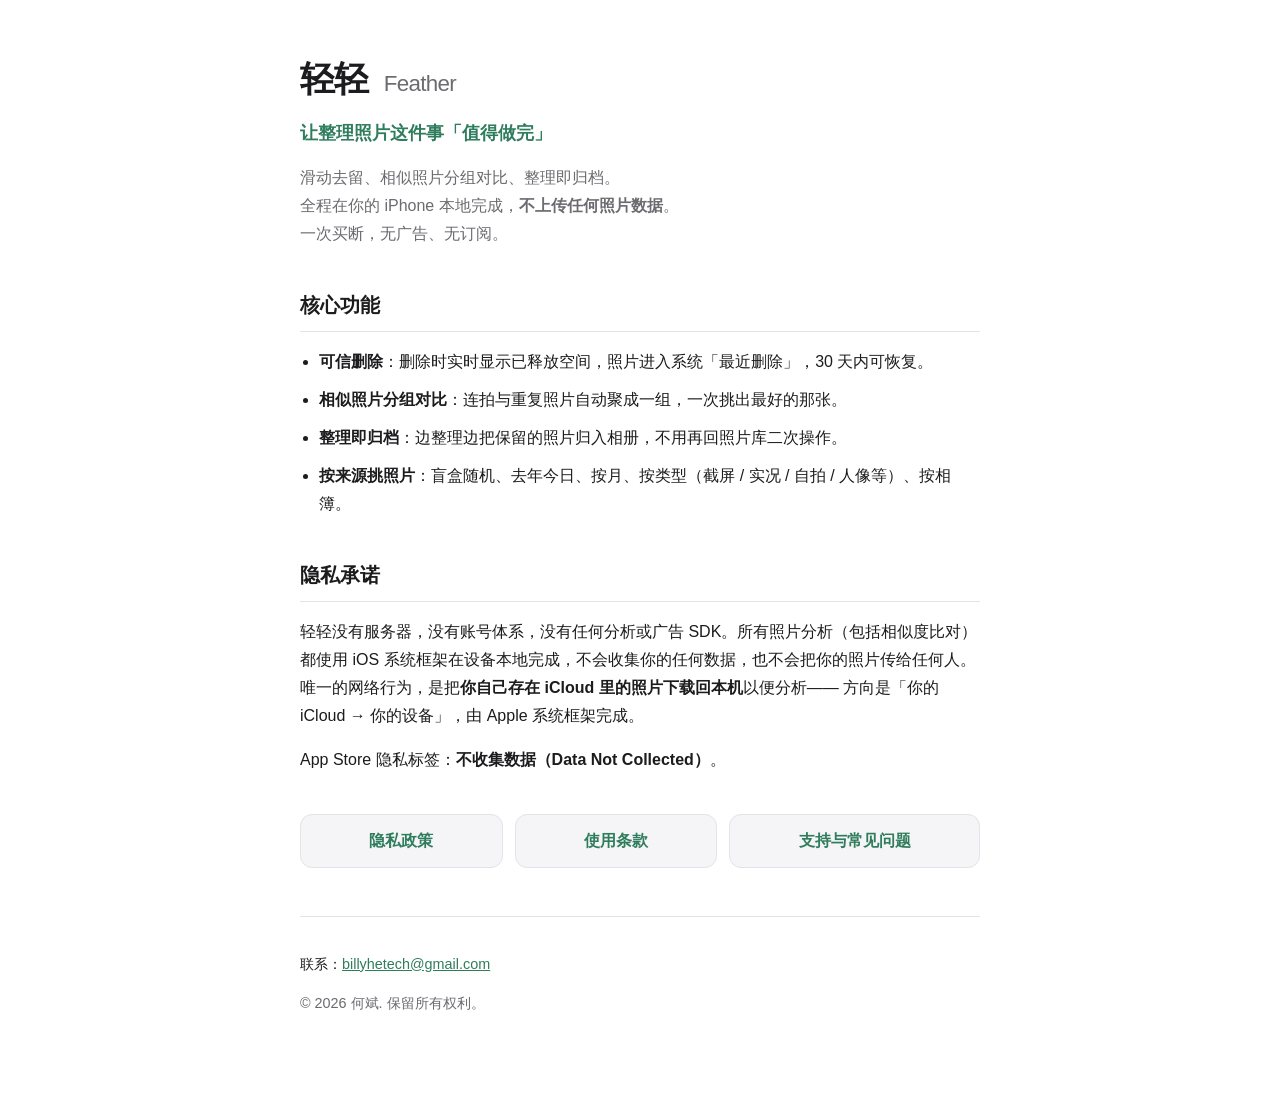
==== feather/index.html @ 0f20a98e "同步 轻轻/Feather 站点（源仓库 bdbd366）" ====
<!doctype html>
<html lang="zh-CN">
<head>
<meta charset="utf-8">
<meta name="viewport" content="width=device-width, initial-scale=1">
<title>轻轻 Feather — iOS 照片清理与智能整理</title>
<meta name="description" content="轻轻（Feather）是一款全程本地处理的 iOS 照片清理工具：滑动去留、相似照片分组对比、整理即归档。不上传任何照片，一次买断无订阅。">
<link rel="stylesheet" href="style.css">
</head>
<body>
<main class="wrap">
  <header class="hero">
    <h1>轻轻 <span class="en">Feather</span></h1>
    <p class="tagline">让整理照片这件事「值得做完」</p>
    <p class="lede">
      滑动去留、相似照片分组对比、整理即归档。<br>
      全程在你的 iPhone 本地完成，<strong>不上传任何照片数据</strong>。<br>
      一次买断，无广告、无订阅。
    </p>
  </header>

  <section>
    <h2>核心功能</h2>
    <ul class="features">
      <li><strong>可信删除</strong>：删除时实时显示已释放空间，照片进入系统「最近删除」，30 天内可恢复。</li>
      <li><strong>相似照片分组对比</strong>：连拍与重复照片自动聚成一组，一次挑出最好的那张。</li>
      <li><strong>整理即归档</strong>：边整理边把保留的照片归入相册，不用再回照片库二次操作。</li>
      <li><strong>按来源挑照片</strong>：盲盒随机、去年今日、按月、按类型（截屏 / 实况 / 自拍 / 人像等）、按相簿。</li>
    </ul>
  </section>

  <section>
    <h2>隐私承诺</h2>
    <p>
      轻轻没有服务器，没有账号体系，没有任何分析或广告 SDK。所有照片分析（包括相似度比对）
      都使用 iOS 系统框架在设备本地完成，不会收集你的任何数据，也不会把你的照片传给任何人。
      唯一的网络行为，是把<strong>你自己存在 iCloud 里的照片下载回本机</strong>以便分析——
      方向是「你的 iCloud → 你的设备」，由 Apple 系统框架完成。
    </p>
    <p>App Store 隐私标签：<strong>不收集数据（Data Not Collected）</strong>。</p>
  </section>

  <nav class="links">
    <a href="privacy.html">隐私政策</a>
    <a href="terms.html">使用条款</a>
    <a href="support.html">支持与常见问题</a>
  </nav>

  <footer>
    <p>联系：<a href="mailto:billyhetech@gmail.com">billyhetech@gmail.com</a></p>
    <p class="muted">© <span id="year">2026</span> 何斌. 保留所有权利。</p>
  </footer>
</main>
<script>document.getElementById('year').textContent = new Date().getFullYear();</script>
</body>
</html>
---- feather/style.css ----
/* 轻轻 Feather — 站点样式。单文件、无外部依赖，国内访问无阻塞。 */

:root {
  --bg: #ffffff;
  --fg: #1c1c1e;
  --muted: #6b6b70;
  --accent: #2f7d5d;
  --card: #f5f5f7;
  --border: #e3e3e8;
}

@media (prefers-color-scheme: dark) {
  :root {
    --bg: #111113;
    --fg: #f2f2f5;
    --muted: #9a9aa2;
    --accent: #5fbf95;
    --card: #1c1c20;
    --border: #2c2c32;
  }
}

* { box-sizing: border-box; }

body {
  margin: 0;
  padding: 0;
  background: var(--bg);
  color: var(--fg);
  font: 16px/1.75 -apple-system, BlinkMacSystemFont, "PingFang SC", "Hiragino Sans GB",
        "Microsoft YaHei", "Helvetica Neue", Arial, sans-serif;
  -webkit-text-size-adjust: 100%;
}

.wrap {
  max-width: 720px;
  margin: 0 auto;
  padding: 48px 20px 72px;
}

.hero { margin-bottom: 40px; }

h1 {
  font-size: 2.2rem;
  margin: 0 0 8px;
  letter-spacing: -0.02em;
}

h1 .en {
  color: var(--muted);
  font-weight: 400;
  font-size: 1.4rem;
  margin-left: 6px;
}

.tagline {
  color: var(--accent);
  font-size: 1.1rem;
  font-weight: 600;
  margin: 0 0 16px;
}

.lede { color: var(--muted); margin: 0; }

h2 {
  font-size: 1.25rem;
  margin: 40px 0 12px;
  padding-bottom: 8px;
  border-bottom: 1px solid var(--border);
}

h3 { font-size: 1.05rem; margin: 28px 0 8px; }

p, li { overflow-wrap: break-word; }

a { color: var(--accent); }

.features { padding-left: 1.2em; }
.features li { margin-bottom: 10px; }

section { margin-bottom: 8px; }

.links {
  display: flex;
  flex-wrap: wrap;
  gap: 12px;
  margin: 40px 0 32px;
}

.links a {
  flex: 1 1 auto;
  text-align: center;
  padding: 12px 16px;
  background: var(--card);
  border: 1px solid var(--border);
  border-radius: 12px;
  text-decoration: none;
  font-weight: 600;
}

.back {
  display: inline-block;
  margin-bottom: 24px;
  text-decoration: none;
  color: var(--muted);
  font-size: 0.9rem;
}

.meta {
  color: var(--muted);
  font-size: 0.9rem;
  padding: 12px 16px;
  background: var(--card);
  border-radius: 10px;
  margin-bottom: 28px;
}

.callout {
  padding: 16px;
  background: var(--card);
  border-left: 3px solid var(--accent);
  border-radius: 8px;
  margin: 20px 0;
}

details {
  border: 1px solid var(--border);
  border-radius: 10px;
  padding: 12px 16px;
  margin-bottom: 10px;
}

details > summary {
  cursor: pointer;
  font-weight: 600;
}

details[open] > summary { margin-bottom: 8px; }

table {
  width: 100%;
  border-collapse: collapse;
  margin: 16px 0;
  font-size: 0.95rem;
}

th, td {
  border: 1px solid var(--border);
  padding: 8px 10px;
  text-align: left;
}

th { background: var(--card); }

.table-scroll { overflow-x: auto; }

footer {
  margin-top: 48px;
  padding-top: 20px;
  border-top: 1px solid var(--border);
  font-size: 0.9rem;
}

.muted { color: var(--muted); }
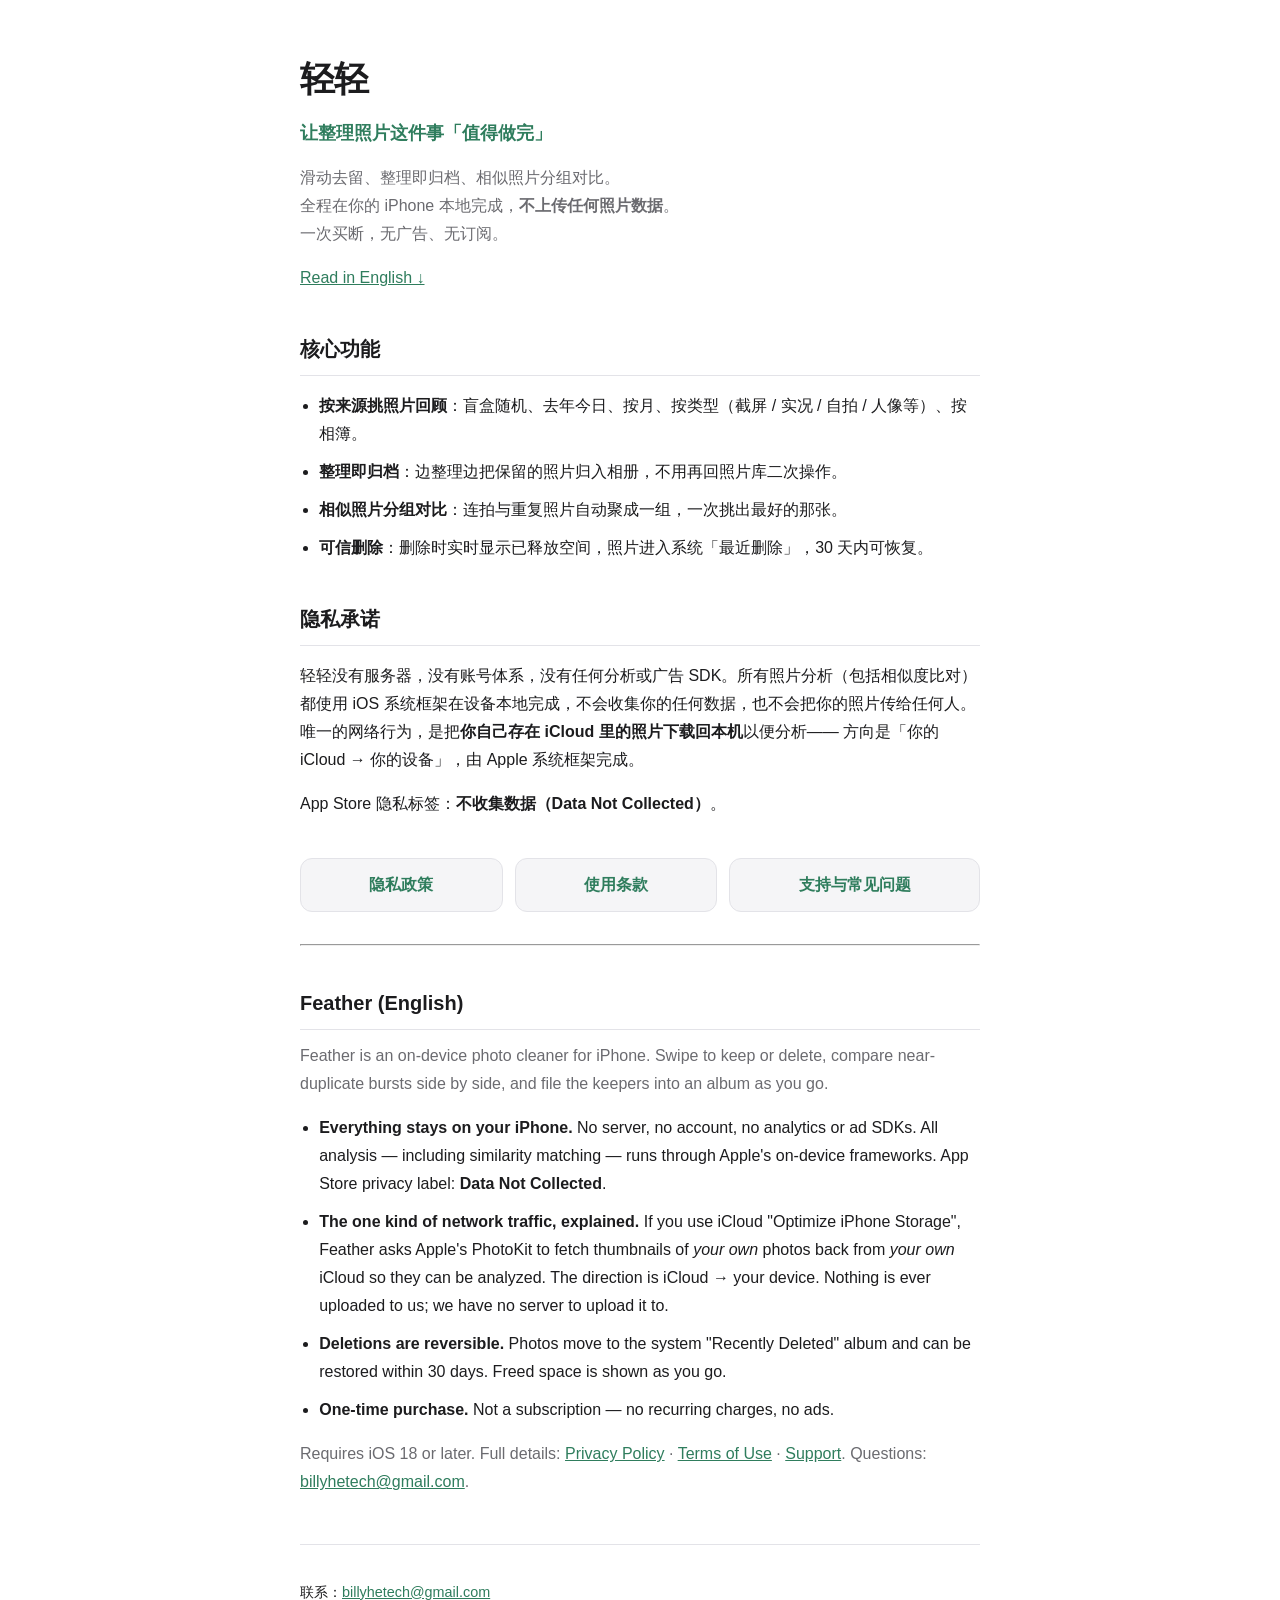
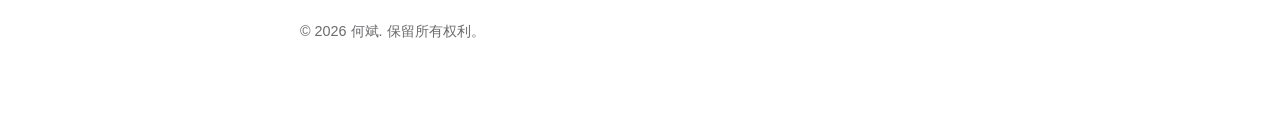
==== commit 6854070f: "同步 轻轻/Feather 站点（源仓库 de0e114）" ====
--- a/feather/index.html
+++ b/feather/index.html
@@ -3,29 +3,35 @@
 <head>
 <meta charset="utf-8">
 <meta name="viewport" content="width=device-width, initial-scale=1">
-<title>轻轻 Feather — iOS 照片清理与智能整理</title>
-<meta name="description" content="轻轻（Feather）是一款全程本地处理的 iOS 照片清理工具：滑动去留、相似照片分组对比、整理即归档。不上传任何照片，一次买断无订阅。">
+<title>轻轻 — iOS 照片清理与智能整理</title>
+<meta name="description" content="轻轻是一款全程本地处理的 iOS 照片清理工具：滑动去留、相似照片分组对比、整理即归档。不上传任何照片，一次买断无订阅。">
 <link rel="stylesheet" href="style.css">
 </head>
 <body>
 <main class="wrap">
   <header class="hero">
-    <h1>轻轻 <span class="en">Feather</span></h1>
+    <h1>轻轻</h1>
     <p class="tagline">让整理照片这件事「值得做完」</p>
     <p class="lede">
-      滑动去留、相似照片分组对比、整理即归档。<br>
+      滑动去留、整理即归档、相似照片分组对比。<br>
       全程在你的 iPhone 本地完成，<strong>不上传任何照片数据</strong>。<br>
       一次买断，无广告、无订阅。
     </p>
+    <!--
+      英文入口放在这里而不是把英文段落搬到顶部：这一页是 lang="zh-CN"，
+      主要读者是中文用户与中国区审核员，把英文顶在最上面等于让多数人先划过一屏。
+      其余三页的英文段落也都在页尾、锚点同样是 #en，保持一致。
+    -->
+    <p class="muted"><a href="#en">Read in English ↓</a></p>
   </header>
 
   <section>
     <h2>核心功能</h2>
     <ul class="features">
+      <li><strong>按来源挑照片回顾</strong>：盲盒随机、去年今日、按月、按类型（截屏 / 实况 / 自拍 / 人像等）、按相簿。</li>
+      <li><strong>整理即归档</strong>：边整理边把保留的照片归入相册，不用再回照片库二次操作。</li>
+      <li><strong>相似照片分组对比</strong>：连拍与重复照片自动聚成一组，一次挑出最好的那张。</li>
       <li><strong>可信删除</strong>：删除时实时显示已释放空间，照片进入系统「最近删除」，30 天内可恢复。</li>
-      <li><strong>相似照片分组对比</strong>：连拍与重复照片自动聚成一组，一次挑出最好的那张。</li>
-      <li><strong>整理即归档</strong>：边整理边把保留的照片归入相册，不用再回照片库二次操作。</li>
-      <li><strong>按来源挑照片</strong>：盲盒随机、去年今日、按月、按类型（截屏 / 实况 / 自拍 / 人像等）、按相簿。</li>
     </ul>
   </section>
 
@@ -46,9 +52,47 @@
     <a href="support.html">支持与常见问题</a>
   </nav>
 
+  <hr>
+
+  <!--
+    🔴 这一段里只出现「Feather」，绝不出现「轻轻」——与上方中文段落只出现「轻轻」
+    是同一条规则的两面（见 CLAUDE.md「App 名是双语的」）。
+    内容与中文段落**对齐但不逐句翻译**：英文读者要的是「这是什么、我的照片安不安全、
+    要不要订阅」三件事，其余留给三个法务页各自的英文段落。
+  -->
+  <section>
+    <h2 id="en">Feather (English)</h2>
+    <p class="lede">
+      Feather is an on-device photo cleaner for iPhone. Swipe to keep or delete,
+      compare near-duplicate bursts side by side, and file the keepers into an album as you go.
+    </p>
+    <ul class="features">
+      <li><strong>Everything stays on your iPhone.</strong> No server, no account, no analytics
+          or ad SDKs. All analysis — including similarity matching — runs through Apple's
+          on-device frameworks. App Store privacy label: <strong>Data Not Collected</strong>.</li>
+      <li><strong>The one kind of network traffic, explained.</strong> If you use iCloud
+          "Optimize iPhone Storage", Feather asks Apple's PhotoKit to fetch thumbnails of
+          <em>your own</em> photos back from <em>your own</em> iCloud so they can be analyzed.
+          The direction is iCloud → your device. Nothing is ever uploaded to us; we have no
+          server to upload it to.</li>
+      <li><strong>Deletions are reversible.</strong> Photos move to the system
+          "Recently Deleted" album and can be restored within 30 days. Freed space is shown
+          as you go.</li>
+      <li><strong>One-time purchase.</strong> Not a subscription — no recurring charges, no ads.</li>
+    </ul>
+    <p class="muted">
+      Requires iOS 18 or later. Full details:
+      <a href="privacy.html#en">Privacy Policy</a> ·
+      <a href="terms.html#en">Terms of Use</a> ·
+      <a href="support.html#en">Support</a>.
+      Questions: <a href="mailto:billyhetech@gmail.com">billyhetech@gmail.com</a>.
+    </p>
+  </section>
+
   <footer>
     <p>联系：<a href="mailto:billyhetech@gmail.com">billyhetech@gmail.com</a></p>
     <p class="muted">© <span id="year">2026</span> 何斌. 保留所有权利。</p>
+  <!-- ICP：境内部署时由 scripts/deploy-site-cn.sh 注入备案号，勿删勿改 -->
   </footer>
 </main>
 <script>document.getElementById('year').textContent = new Date().getFullYear();</script>
--- a/feather/style.css
+++ b/feather/style.css
@@ -44,13 +44,6 @@
   font-size: 2.2rem;
   margin: 0 0 8px;
   letter-spacing: -0.02em;
-}
-
-h1 .en {
-  color: var(--muted);
-  font-weight: 400;
-  font-size: 1.4rem;
-  margin-left: 6px;
 }
 
 .tagline {
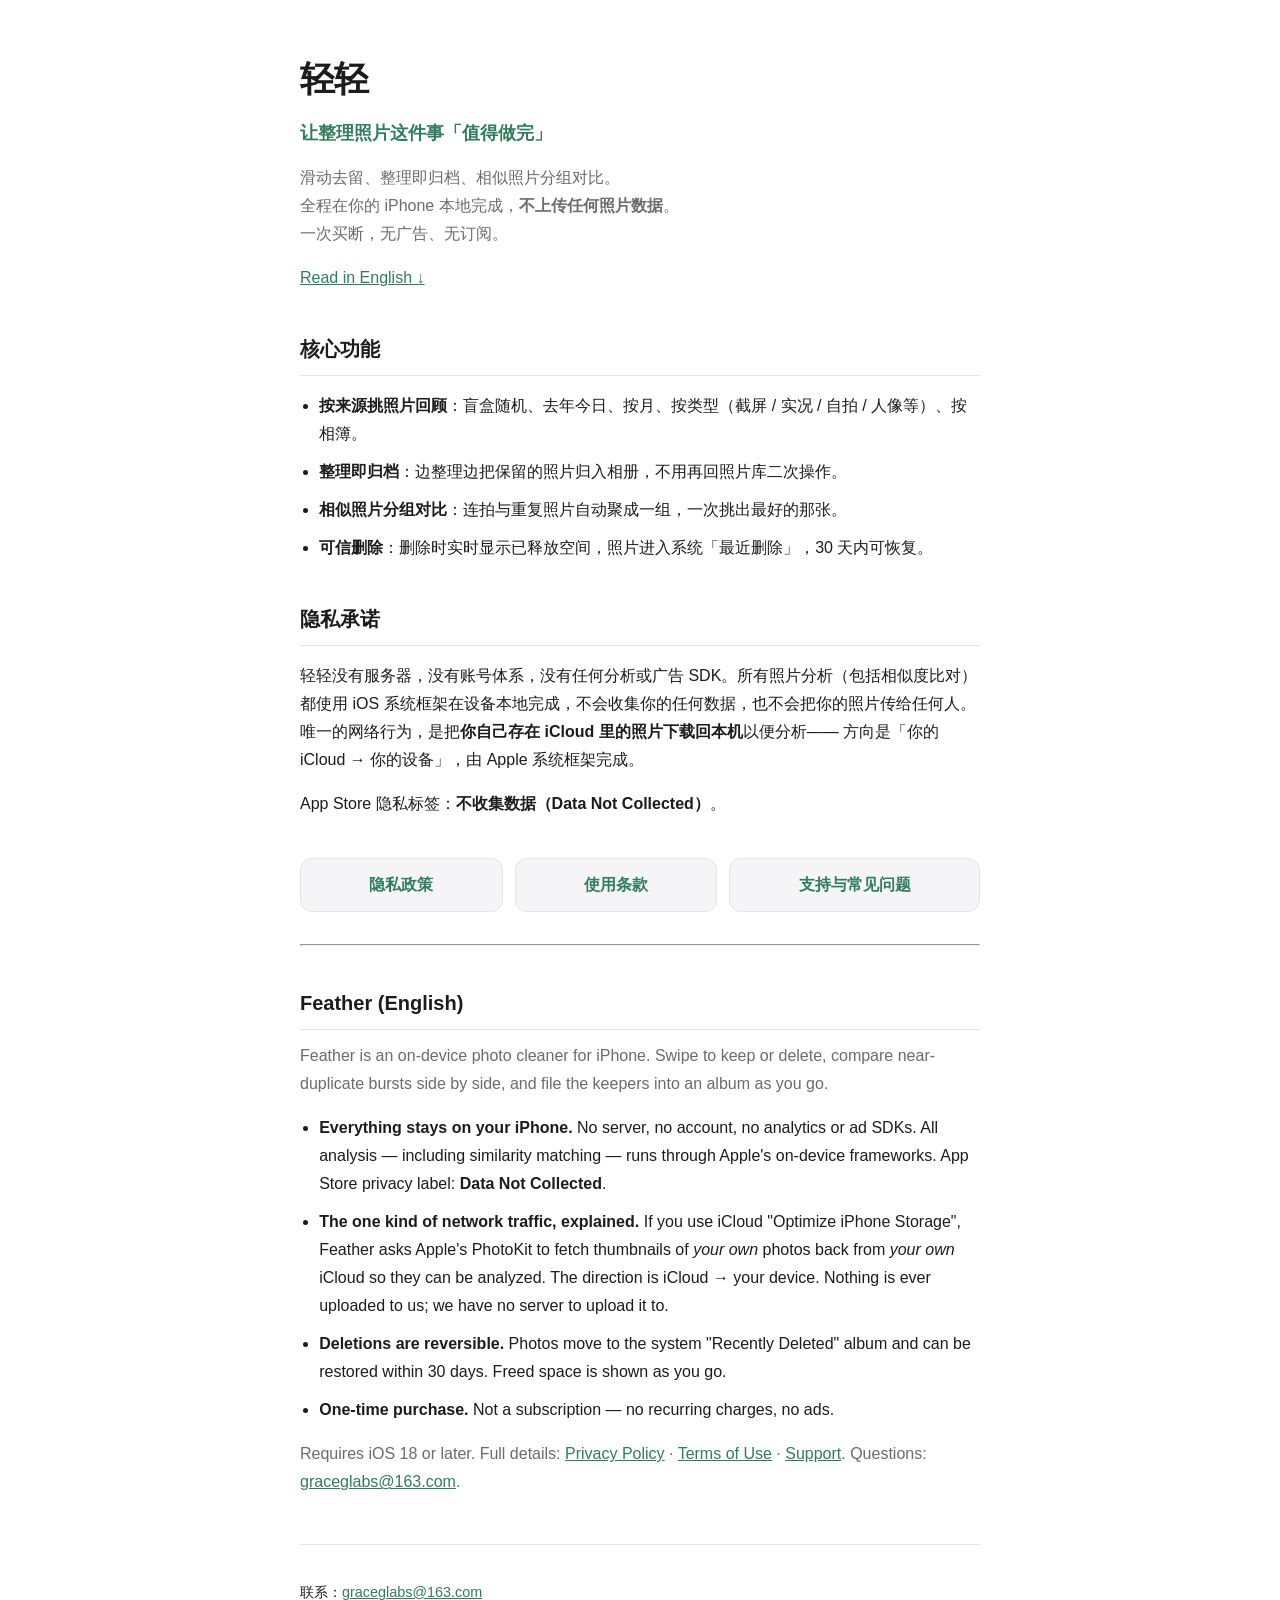
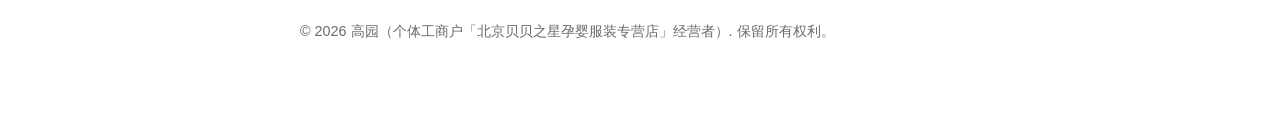
==== commit 0ee3215c: "同步 轻轻/Feather 站点（源仓库 f70358f）" ====
--- a/feather/index.html
+++ b/feather/index.html
@@ -85,13 +85,13 @@
       <a href="privacy.html#en">Privacy Policy</a> ·
       <a href="terms.html#en">Terms of Use</a> ·
       <a href="support.html#en">Support</a>.
-      Questions: <a href="mailto:billyhetech@gmail.com">billyhetech@gmail.com</a>.
+      Questions: <a href="mailto:graceglabs@163.com">graceglabs@163.com</a>.
     </p>
   </section>
 
   <footer>
-    <p>联系：<a href="mailto:billyhetech@gmail.com">billyhetech@gmail.com</a></p>
-    <p class="muted">© <span id="year">2026</span> 何斌. 保留所有权利。</p>
+    <p>联系：<a href="mailto:graceglabs@163.com">graceglabs@163.com</a></p>
+    <p class="muted">© <span id="year">2026</span> 高园（个体工商户「北京贝贝之星孕婴服装专营店」经营者）. 保留所有权利。</p>
   <!-- ICP：境内部署时由 scripts/deploy-site-cn.sh 注入备案号，勿删勿改 -->
   </footer>
 </main>
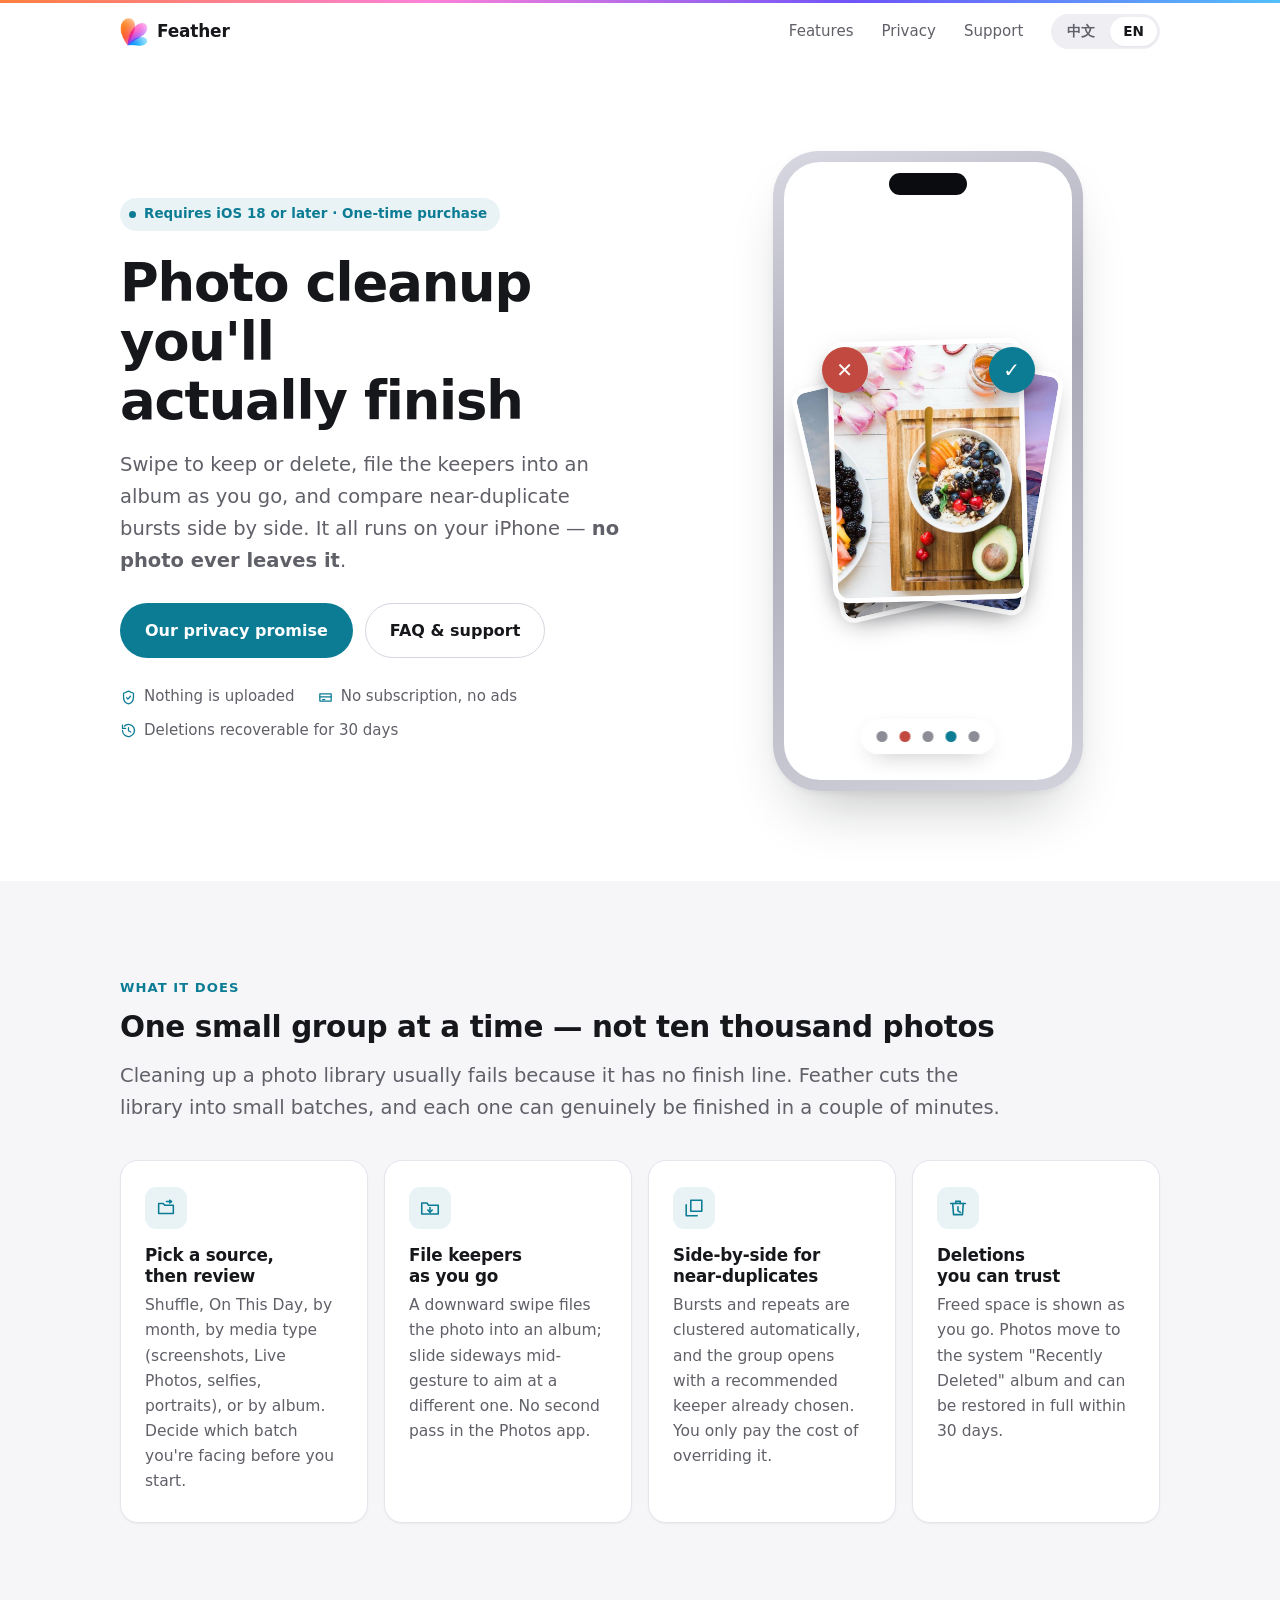
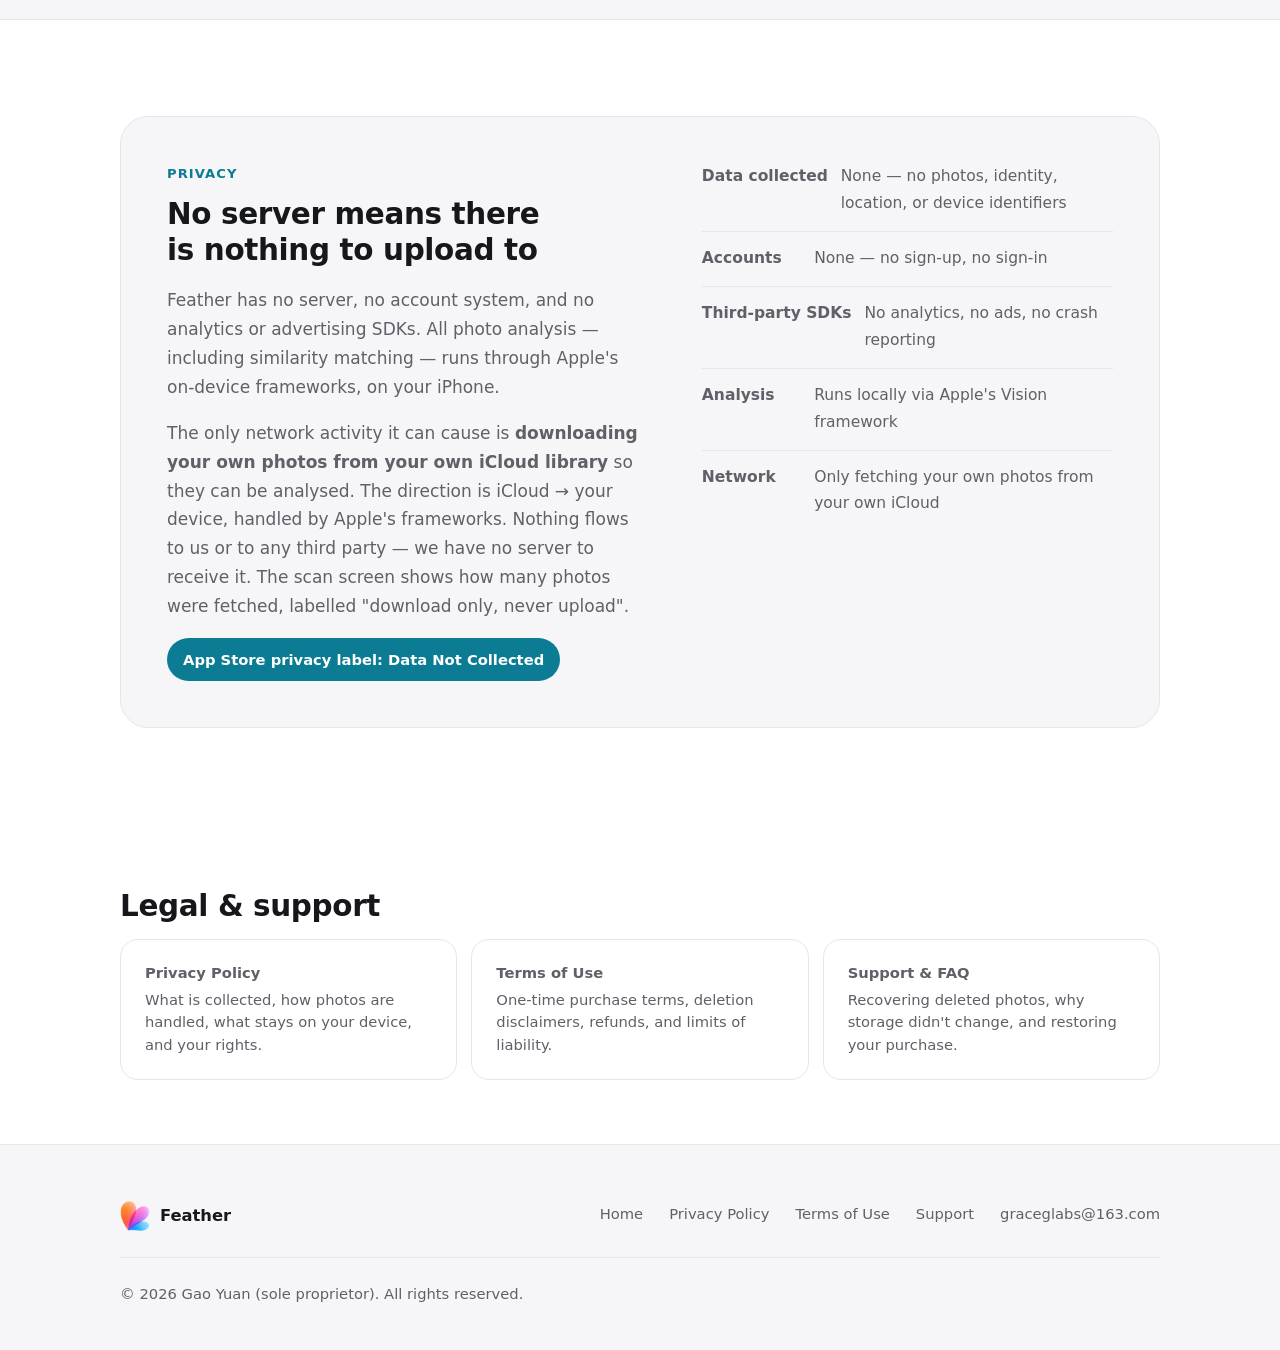
==== commit de7f1569: "轻轻 / Feather 站点 GitHub Pages 静态站点。feather/ 由发布流程整目录覆盖同步生成，勿手改。" ====
--- a/feather/index.html
+++ b/feather/index.html
@@ -1,100 +1,334 @@
 <!doctype html>
-<html lang="zh-CN">
+<html lang="zh-CN"
+      data-title-zh="轻轻 — iOS 照片清理与智能整理"
+      data-title-en="Feather — On-device photo cleanup for iPhone"
+      data-desc-zh="轻轻是一款全程本地处理的 iOS 照片清理工具：滑动去留、相似照片分组对比、整理即归档。不上传任何照片，一次买断无订阅。"
+      data-desc-en="Feather is an on-device photo cleaner for iPhone: swipe to keep or delete, compare near-duplicate bursts, and file keepers into albums. Nothing is uploaded. One-time purchase.">
 <head>
 <meta charset="utf-8">
-<meta name="viewport" content="width=device-width, initial-scale=1">
+<meta name="viewport" content="width=device-width, initial-scale=1, viewport-fit=cover">
 <title>轻轻 — iOS 照片清理与智能整理</title>
 <meta name="description" content="轻轻是一款全程本地处理的 iOS 照片清理工具：滑动去留、相似照片分组对比、整理即归档。不上传任何照片，一次买断无订阅。">
+<meta name="theme-color" content="#ffffff" media="(prefers-color-scheme: light)">
+<meta name="theme-color" content="#0d0f16" media="(prefers-color-scheme: dark)">
+<link rel="icon" href="brandmark.png" type="image/png">
+<link rel="apple-touch-icon" href="brandmark.png">
 <link rel="stylesheet" href="style.css">
+<script>
+(function () {
+  var d = document.documentElement, K = 'feather-site-lang', l = null, m;
+  try { m = location.search.match(/[?&]lang=(zh|en)/); if (m) { l = m[1]; } } catch (e) {}
+  if (!l && location.hash === '#en') { l = 'en'; }
+  if (!l && location.hash === '#zh') { l = 'zh'; }
+  if (l) { try { localStorage.setItem(K, l); } catch (e) {} }
+  if (!l) { try { var s = localStorage.getItem(K); if (s === 'zh' || s === 'en') { l = s; } } catch (e) {} }
+  if (!l) {
+    var n = navigator.languages || [navigator.language || ''];
+    for (var i = 0; i < n.length; i++) { if (/^zh(-|_|$)/i.test(n[i] || '')) { l = 'zh'; break; } }
+  }
+  if (!l) {
+    try {
+      var t = Intl.DateTimeFormat().resolvedOptions().timeZone || '';
+      if (t === 'Asia/Shanghai' || t === 'Asia/Chongqing' || t === 'Asia/Harbin' || t === 'Asia/Urumqi' || t === 'PRC') { l = 'zh'; }
+    } catch (e) {}
+  }
+  d.setAttribute('data-lang', l || 'en');
+  d.lang = (l === 'zh') ? 'zh-CN' : 'en';
+  var T = d.getAttribute('data-title-' + (l || 'en'));
+  if (T) { document.title = T; }
+}());
+</script>
+<noscript><style>.langswitch { display: none; }</style></noscript>
 </head>
 <body>
-<main class="wrap">
-  <header class="hero">
-    <h1>轻轻</h1>
-    <p class="tagline">让整理照片这件事「值得做完」</p>
-    <p class="lede">
-      滑动去留、整理即归档、相似照片分组对比。<br>
-      全程在你的 iPhone 本地完成，<strong>不上传任何照片数据</strong>。<br>
-      一次买断，无广告、无订阅。
-    </p>
-    <!--
-      英文入口放在这里而不是把英文段落搬到顶部：这一页是 lang="zh-CN"，
-      主要读者是中文用户与中国区审核员，把英文顶在最上面等于让多数人先划过一屏。
-      其余三页的英文段落也都在页尾、锚点同样是 #en，保持一致。
-    -->
-    <p class="muted"><a href="#en">Read in English ↓</a></p>
-  </header>
-
-  <section>
-    <h2>核心功能</h2>
-    <ul class="features">
-      <li><strong>按来源挑照片回顾</strong>：盲盒随机、去年今日、按月、按类型（截屏 / 实况 / 自拍 / 人像等）、按相簿。</li>
-      <li><strong>整理即归档</strong>：边整理边把保留的照片归入相册，不用再回照片库二次操作。</li>
-      <li><strong>相似照片分组对比</strong>：连拍与重复照片自动聚成一组，一次挑出最好的那张。</li>
-      <li><strong>可信删除</strong>：删除时实时显示已释放空间，照片进入系统「最近删除」，30 天内可恢复。</li>
-    </ul>
+
+<a class="skip" href="#main"><span lang="zh">跳到主要内容</span><span lang="en">Skip to content</span></a>
+
+<header class="topbar">
+  <div class="container topbar__inner">
+    <a class="brand" href="index.html">
+      <img src="brandmark.png" alt="" aria-hidden="true" width="28" height="28">
+      <span lang="zh">轻轻</span><span lang="en">Feather</span>
+    </a>
+
+    <nav class="topnav" aria-label="Site">
+      <a href="#features"><span lang="zh">功能</span><span lang="en">Features</span></a>
+      <a href="#privacy"><span lang="zh">隐私</span><span lang="en">Privacy</span></a>
+      <a href="support.html"><span lang="zh">支持</span><span lang="en">Support</span></a>
+    </nav>
+
+    <div class="langswitch" role="group" aria-label="Language / 语言">
+      <button type="button" data-set-lang="zh" aria-pressed="true" lang="zh-CN">中文</button>
+      <button type="button" data-set-lang="en" aria-pressed="false" lang="en">EN</button>
+    </div>
+  </div>
+</header>
+
+<main id="main">
+
+  <section class="hero">
+    <div class="container hero__grid">
+      <div class="hero__copy">
+        <p class="eyebrow">
+          <span lang="zh">iOS 18 或更新版本 · 一次买断，无订阅</span>
+          <span lang="en">Requires iOS 18 or later · One-time purchase</span>
+        </p>
+
+        <h1>
+          <span lang="zh">让整理照片这件事<br>「值得做完」</span>
+          <span lang="en">Photo cleanup you'll<br>actually finish</span>
+        </h1>
+
+        <p class="lede">
+          <span lang="zh">滑动去留、整理即归档、相似照片分组对比。
+            全程在你的 iPhone 本地完成，<strong>不上传任何照片数据</strong>。</span>
+          <span lang="en">Swipe to keep or delete, file the keepers into an album as you go,
+            and compare near-duplicate bursts side by side.
+            It all runs on your iPhone — <strong>no photo ever leaves it</strong>.</span>
+        </p>
+
+        <div class="cta-row">
+          <a class="btn btn--primary" href="#privacy">
+            <span lang="zh">隐私承诺</span><span lang="en">Our privacy promise</span>
+          </a>
+          <a class="btn btn--ghost" href="support.html">
+            <span lang="zh">常见问题</span><span lang="en">FAQ &amp; support</span>
+          </a>
+        </div>
+
+        <ul class="trust">
+          <li>
+            <svg viewBox="0 0 24 24" fill="none" stroke="currentColor" stroke-width="1.8" stroke-linecap="round" stroke-linejoin="round" aria-hidden="true"><path d="M12 3 5 6v5.5c0 4.3 2.9 8.3 7 9.5 4.1-1.2 7-5.2 7-9.5V6l-7-3Z"/><path d="m9.2 12.2 2 2 3.6-4"/></svg>
+            <span lang="zh">不上传任何照片</span><span lang="en">Nothing is uploaded</span>
+          </li>
+          <li>
+            <svg viewBox="0 0 24 24" fill="none" stroke="currentColor" stroke-width="1.8" stroke-linecap="round" stroke-linejoin="round" aria-hidden="true"><path d="M4 7h16v10H4z"/><path d="M4 11h16"/><path d="M8 15h3"/></svg>
+            <span lang="zh">无订阅、无广告</span><span lang="en">No subscription, no ads</span>
+          </li>
+          <li>
+            <svg viewBox="0 0 24 24" fill="none" stroke="currentColor" stroke-width="1.8" stroke-linecap="round" stroke-linejoin="round" aria-hidden="true"><path d="M3.5 12a8.5 8.5 0 1 0 2.6-6.1"/><path d="M3.5 4.5V9H8"/><path d="M12 8v4.4l3 1.8"/></svg>
+            <span lang="zh">删除后 30 天内可恢复</span><span lang="en">Deletions recoverable for 30 days</span>
+          </li>
+        </ul>
+      </div>
+
+      <div class="hero__visual">
+        <div class="device" aria-hidden="true">
+          <div class="device__screen">
+            <div class="stack">
+              <span class="stack__card stack__card--3">
+                <img src="photo-3.jpg" alt="" width="600" height="800" decoding="async">
+              </span>
+              <span class="stack__card stack__card--2">
+                <img src="photo-2.jpg" alt="" width="600" height="800" decoding="async">
+              </span>
+              <span class="stack__card stack__card--1">
+                <img src="photo-1.jpg" alt="" width="600" height="800" decoding="async">
+              </span>
+            </div>
+            <span class="verdict verdict--del">✕</span>
+            <span class="verdict verdict--keep">✓</span>
+            <div class="island"><i></i><i></i><i></i><i></i><i></i></div>
+          </div>
+        </div>
+      </div>
+    </div>
   </section>
 
-  <section>
-    <h2>隐私承诺</h2>
-    <p>
-      轻轻没有服务器，没有账号体系，没有任何分析或广告 SDK。所有照片分析（包括相似度比对）
-      都使用 iOS 系统框架在设备本地完成，不会收集你的任何数据，也不会把你的照片传给任何人。
-      唯一的网络行为，是把<strong>你自己存在 iCloud 里的照片下载回本机</strong>以便分析——
-      方向是「你的 iCloud → 你的设备」，由 Apple 系统框架完成。
-    </p>
-    <p>App Store 隐私标签：<strong>不收集数据（Data Not Collected）</strong>。</p>
+  <section class="band band--tint" id="features">
+    <div class="container">
+      <span class="section-kicker" lang="zh">核心功能</span>
+      <span class="section-kicker" lang="en">What it does</span>
+
+      <h2>
+        <span lang="zh">每次只面对一小组照片，不是一万张</span>
+        <span lang="en">One small group at a time — not ten thousand photos</span>
+      </h2>
+
+      <p class="lede">
+        <span lang="zh">整理照片之所以做不完，是因为它没有终点。
+          轻轻把整个相册切成一小组一小组，每一组都能在几分钟内真正结束。</span>
+        <span lang="en">Cleaning up a photo library usually fails because it has no finish line.
+          Feather cuts the library into small batches, and each one can genuinely be finished
+          in a couple of minutes.</span>
+      </p>
+
+      <div class="cards">
+        <article class="card">
+          <div class="card__icon">
+            <svg viewBox="0 0 24 24" fill="none" stroke="currentColor" stroke-width="1.7" stroke-linecap="round" stroke-linejoin="round" aria-hidden="true"><path d="M4 7h5l1.6 2H20v9H4z"/><path d="M16 3.5 18 5l-2 1.5"/><path d="M12.5 5H18"/></svg>
+          </div>
+          <h3><span lang="zh">按来源挑照片回顾</span><span lang="en">Pick a source, then review</span></h3>
+          <p>
+            <span lang="zh">盲盒随机、去年今日、按月、按媒体类型（截屏 / 实况 / 自拍 / 人像等）、按相簿。
+              先决定「看哪一批」，再开始滑。</span>
+            <span lang="en">Shuffle, On This Day, by month, by media type (screenshots, Live Photos,
+              selfies, portraits), or by album. Decide which batch you're facing before you start.</span>
+          </p>
+        </article>
+
+        <article class="card">
+          <div class="card__icon">
+            <svg viewBox="0 0 24 24" fill="none" stroke="currentColor" stroke-width="1.7" stroke-linecap="round" stroke-linejoin="round" aria-hidden="true"><path d="M3 6.5h5.6L10.4 9H21v9.5H3z"/><path d="M12 11.5v5"/><path d="m9.6 14.2 2.4 2.4 2.4-2.4"/></svg>
+          </div>
+          <h3><span lang="zh">整理即归档</span><span lang="en">File keepers as you go</span></h3>
+          <p>
+            <span lang="zh">向下轻滑就把这一张归入相簿，中途横移还能改目标。
+              不用整理完再回照片库做第二遍。</span>
+            <span lang="en">A downward swipe files the photo into an album; slide sideways
+              mid-gesture to aim at a different one. No second pass in the Photos app.</span>
+          </p>
+        </article>
+
+        <article class="card">
+          <div class="card__icon">
+            <svg viewBox="0 0 24 24" fill="none" stroke="currentColor" stroke-width="1.7" stroke-linecap="round" stroke-linejoin="round" aria-hidden="true"><path d="M8.5 3.5h12v12h-12z"/><path d="M15.5 20.5h-12v-12"/></svg>
+          </div>
+          <h3><span lang="zh">相似照片分组对比</span><span lang="en">Side-by-side for near-duplicates</span></h3>
+          <p>
+            <span lang="zh">连拍与重复照片自动聚成一组，并且进组时已经替你选好推荐保留的那张——
+              你只需要否决，不需要从头挑。</span>
+            <span lang="en">Bursts and repeats are clustered automatically, and the group opens
+              with a recommended keeper already chosen. You only pay the cost of overriding it.</span>
+          </p>
+        </article>
+
+        <article class="card">
+          <div class="card__icon">
+            <svg viewBox="0 0 24 24" fill="none" stroke="currentColor" stroke-width="1.7" stroke-linecap="round" stroke-linejoin="round" aria-hidden="true"><path d="M4 7h16"/><path d="M9.5 7V4.8h5V7"/><path d="M6.2 7l.9 12.2h9.8L17.8 7"/><path d="M12 10.8v4.4l2.6 1.5"/></svg>
+          </div>
+          <h3><span lang="zh">可信删除</span><span lang="en">Deletions you can trust</span></h3>
+          <p>
+            <span lang="zh">删除时实时显示已释放空间。照片进入系统「最近删除」，
+              30 天内随时可以完整恢复。</span>
+            <span lang="en">Freed space is shown as you go. Photos move to the system
+              "Recently Deleted" album and can be restored in full within 30 days.</span>
+          </p>
+        </article>
+      </div>
+    </div>
   </section>
 
-  <nav class="links">
-    <a href="privacy.html">隐私政策</a>
-    <a href="terms.html">使用条款</a>
-    <a href="support.html">支持与常见问题</a>
-  </nav>
-
-  <hr>
-
-  <!--
-    🔴 这一段里只出现「Feather」，绝不出现「轻轻」——与上方中文段落只出现「轻轻」
-    是同一条规则的两面（见 CLAUDE.md「App 名是双语的」）。
-    内容与中文段落**对齐但不逐句翻译**：英文读者要的是「这是什么、我的照片安不安全、
-    要不要订阅」三件事，其余留给三个法务页各自的英文段落。
-  -->
-  <section>
-    <h2 id="en">Feather (English)</h2>
-    <p class="lede">
-      Feather is an on-device photo cleaner for iPhone. Swipe to keep or delete,
-      compare near-duplicate bursts side by side, and file the keepers into an album as you go.
-    </p>
-    <ul class="features">
-      <li><strong>Everything stays on your iPhone.</strong> No server, no account, no analytics
-          or ad SDKs. All analysis — including similarity matching — runs through Apple's
-          on-device frameworks. App Store privacy label: <strong>Data Not Collected</strong>.</li>
-      <li><strong>The one kind of network traffic, explained.</strong> If you use iCloud
-          "Optimize iPhone Storage", Feather asks Apple's PhotoKit to fetch thumbnails of
-          <em>your own</em> photos back from <em>your own</em> iCloud so they can be analyzed.
-          The direction is iCloud → your device. Nothing is ever uploaded to us; we have no
-          server to upload it to.</li>
-      <li><strong>Deletions are reversible.</strong> Photos move to the system
-          "Recently Deleted" album and can be restored within 30 days. Freed space is shown
-          as you go.</li>
-      <li><strong>One-time purchase.</strong> Not a subscription — no recurring charges, no ads.</li>
-    </ul>
-    <p class="muted">
-      Requires iOS 18 or later. Full details:
-      <a href="privacy.html#en">Privacy Policy</a> ·
-      <a href="terms.html#en">Terms of Use</a> ·
-      <a href="support.html#en">Support</a>.
-      Questions: <a href="mailto:graceglabs@163.com">graceglabs@163.com</a>.
-    </p>
+  <section class="band" id="privacy">
+    <div class="container">
+      <div class="panel">
+        <div>
+          <span class="section-kicker" lang="zh">隐私承诺</span>
+          <span class="section-kicker" lang="en">Privacy</span>
+
+          <h2>
+            <span lang="zh">没有服务器，就没有「上传」这回事</span>
+            <span lang="en">No server means there is nothing to upload to</span>
+          </h2>
+
+          <p class="muted">
+            <span lang="zh">轻轻没有服务器，没有账号体系，没有任何分析或广告 SDK。
+              所有照片分析——包括相似度比对——都使用 iOS 的系统框架在你的设备本地完成。</span>
+            <span lang="en">Feather has no server, no account system, and no analytics or
+              advertising SDKs. All photo analysis — including similarity matching — runs
+              through Apple's on-device frameworks, on your iPhone.</span>
+          </p>
+
+          <p class="muted">
+            <span lang="zh">唯一会产生网络流量的情形，是把<strong>你自己存在 iCloud 里的照片下载回本机</strong>以便分析。
+              方向是「你的 iCloud → 你的设备」，由 Apple 的系统框架完成，
+              照片不会、也无法流向我们或任何第三方。扫描时界面会实时显示下载了多少张，
+              并标明「只下载，不上传」。</span>
+            <span lang="en">The only network activity it can cause is
+              <strong>downloading your own photos from your own iCloud library</strong> so they
+              can be analysed. The direction is iCloud → your device, handled by Apple's
+              frameworks. Nothing flows to us or to any third party — we have no server to
+              receive it. The scan screen shows how many photos were fetched, labelled
+              "download only, never upload".</span>
+          </p>
+
+          <p>
+            <span class="badge-label" lang="zh">App Store 隐私标签：不收集数据</span>
+            <span class="badge-label" lang="en">App Store privacy label: Data Not Collected</span>
+          </p>
+        </div>
+
+        <ul class="factlist">
+          <li>
+            <b><span lang="zh">数据收集</span><span lang="en">Data collected</span></b>
+            <span><span lang="zh">无。不收集照片、身份、位置或设备标识符</span><span lang="en">None — no photos, identity, location, or device identifiers</span></span>
+          </li>
+          <li>
+            <b><span lang="zh">账号体系</span><span lang="en">Accounts</span></b>
+            <span><span lang="zh">无。不需要注册，也不需要登录</span><span lang="en">None — no sign-up, no sign-in</span></span>
+          </li>
+          <li>
+            <b><span lang="zh">第三方 SDK</span><span lang="en">Third-party SDKs</span></b>
+            <span><span lang="zh">无分析、无广告、无崩溃上报</span><span lang="en">No analytics, no ads, no crash reporting</span></span>
+          </li>
+          <li>
+            <b><span lang="zh">照片分析</span><span lang="en">Analysis</span></b>
+            <span><span lang="zh">由 iOS 的 Vision 框架在设备本地完成</span><span lang="en">Runs locally via Apple's Vision framework</span></span>
+          </li>
+          <li>
+            <b><span lang="zh">网络行为</span><span lang="en">Network</span></b>
+            <span><span lang="zh">仅从你自己的 iCloud 取回你自己的照片</span><span lang="en">Only fetching your own photos from your own iCloud</span></span>
+          </li>
+        </ul>
+      </div>
+    </div>
   </section>
 
-  <footer>
-    <p>联系：<a href="mailto:graceglabs@163.com">graceglabs@163.com</a></p>
-    <p class="muted">© <span id="year">2026</span> 高园（个体工商户「北京贝贝之星孕婴服装专营店」经营者）. 保留所有权利。</p>
-  <!-- ICP：境内部署时由 scripts/deploy-site-cn.sh 注入备案号，勿删勿改 -->
-  </footer>
+  <section class="band band--tight" id="docs">
+    <div class="container">
+      <h2>
+        <span lang="zh">条款与支持</span>
+        <span lang="en">Legal &amp; support</span>
+      </h2>
+
+      <ul class="doclinks">
+        <li>
+          <a href="privacy.html">
+            <strong><span lang="zh">隐私政策</span><span lang="en">Privacy Policy</span></strong>
+            <span><span lang="zh">收集了什么、照片怎么被处理、本地存了什么，以及你的权利。</span><span lang="en">What is collected, how photos are handled, what stays on your device, and your rights.</span></span>
+          </a>
+        </li>
+        <li>
+          <a href="terms.html">
+            <strong><span lang="zh">使用条款</span><span lang="en">Terms of Use</span></strong>
+            <span><span lang="zh">一次性买断说明、删除操作免责、退款途径与责任限制。</span><span lang="en">One-time purchase terms, deletion disclaimers, refunds, and limits of liability.</span></span>
+          </a>
+        </li>
+        <li>
+          <a href="support.html">
+            <strong><span lang="zh">支持与常见问题</span><span lang="en">Support &amp; FAQ</span></strong>
+            <span><span lang="zh">误删怎么找回、空间为什么没变多、Pro 怎么恢复购买。</span><span lang="en">Recovering deleted photos, why storage didn't change, and restoring your purchase.</span></span>
+          </a>
+        </li>
+      </ul>
+    </div>
+  </section>
+
 </main>
-<script>document.getElementById('year').textContent = new Date().getFullYear();</script>
+
+<footer>
+  <div class="container">
+    <div class="footer__top">
+      <div class="footer__brand">
+        <img src="brandmark.png" alt="" aria-hidden="true" width="30" height="30">
+        <span lang="zh">轻轻</span><span lang="en">Feather</span>
+      </div>
+      <ul class="footer__nav">
+        <li><a href="index.html"><span lang="zh">首页</span><span lang="en">Home</span></a></li>
+        <li><a href="privacy.html"><span lang="zh">隐私政策</span><span lang="en">Privacy Policy</span></a></li>
+        <li><a href="terms.html"><span lang="zh">使用条款</span><span lang="en">Terms of Use</span></a></li>
+        <li><a href="support.html"><span lang="zh">支持</span><span lang="en">Support</span></a></li>
+        <li><a href="mailto:graceglabs@163.com">graceglabs@163.com</a></li>
+      </ul>
+    </div>
+
+    <div class="footer__legal">
+      <p class="muted" lang="zh">© <span class="js-year">2026</span> 高园（个体工商户「北京贝贝之星孕婴服装专营店」经营者）。保留所有权利。</p>
+      <p class="muted" lang="en">© <span class="js-year">2026</span> Gao Yuan (sole proprietor). All rights reserved.</p>
+    </div>
+  </div>
+</footer>
+
+<script src="site.js" defer></script>
 </body>
 </html>
--- a/feather/style.css
+++ b/feather/style.css
@@ -1,157 +1,836 @@
-/* 轻轻 Feather — 站点样式。单文件、无外部依赖，国内访问无阻塞。 */
+
 
 :root {
   --bg: #ffffff;
-  --fg: #1c1c1e;
-  --muted: #6b6b70;
-  --accent: #2f7d5d;
-  --card: #f5f5f7;
-  --border: #e3e3e8;
+  --surface: #f6f6f9;
+  --surface-2: #eeeef3;
+  --fg: #16171b;
+  --fg-2: #5f6068;
+  --fg-3: #8b8c95;
+  --line: #e5e5ec;
+  --line-strong: #d6d6e0;
+  --accent: #0b7c94;
+  --accent-fg: #ffffff;
+  --accent-wash: rgba(11, 124, 148, 0.09);
+  --coral: #c1493f;
+
+  --b1: #fe7f3e;
+  --b2: #fd81d8;
+  --b3: #6f54f8;
+  --b4: #53bffd;
+
+  --topbar-bg: rgba(255, 255, 255, 0.78);
+  --shadow-sm: 0 1px 2px rgba(16, 18, 26, 0.05);
+  --shadow-md: 0 1px 2px rgba(16, 18, 26, 0.04), 0 10px 28px -14px rgba(16, 18, 26, 0.18);
+  --shadow-lg: 0 2px 6px rgba(16, 18, 26, 0.05), 0 32px 64px -28px rgba(16, 18, 26, 0.32);
+
+  --r-sm: 11px;
+  --r-md: 18px;
+  --r-lg: 28px;
+  --r-pill: 999px;
+
+  --maxw: 1120px;
+  --gutter: clamp(20px, 5vw, 40px);
 }
 
 @media (prefers-color-scheme: dark) {
   :root {
-    --bg: #111113;
-    --fg: #f2f2f5;
-    --muted: #9a9aa2;
-    --accent: #5fbf95;
-    --card: #1c1c20;
-    --border: #2c2c32;
+    --bg: #0d0f16;
+    --surface: #161923;
+    --surface-2: #1e2230;
+    --fg: #f2f2f7;
+    --fg-2: #a3a6b3;
+    --fg-3: #7c8090;
+    --line: #242836;
+    --line-strong: #343a4c;
+    --accent: #57c8e6;
+    --accent-fg: #0d0f16;
+    --accent-wash: rgba(87, 200, 230, 0.13);
+    --coral: #f0908a;
+
+    --b1: #ff945d;
+    --b2: #fea0e2;
+    --b3: #8872f9;
+    --b4: #72cbfe;
+
+    --topbar-bg: rgba(13, 15, 22, 0.76);
+    --shadow-sm: 0 1px 2px rgba(0, 0, 0, 0.4);
+    --shadow-md: 0 1px 2px rgba(0, 0, 0, 0.4), 0 12px 32px -16px rgba(0, 0, 0, 0.7);
+    --shadow-lg: 0 2px 8px rgba(0, 0, 0, 0.45), 0 36px 72px -32px rgba(0, 0, 0, 0.85);
   }
 }
 
-* { box-sizing: border-box; }
+
+*, *::before, *::after { box-sizing: border-box; }
+
+html {
+  -webkit-text-size-adjust: 100%;
+  scroll-behavior: smooth;
+  scroll-padding-top: 88px;   
+}
+
+@media (prefers-reduced-motion: reduce) {
+  html { scroll-behavior: auto; }
+  *, *::before, *::after {
+    animation-duration: 0.01ms !important;
+    animation-iteration-count: 1 !important;
+    transition-duration: 0.01ms !important;
+  }
+}
 
 body {
   margin: 0;
-  padding: 0;
   background: var(--bg);
   color: var(--fg);
-  font: 16px/1.75 -apple-system, BlinkMacSystemFont, "PingFang SC", "Hiragino Sans GB",
-        "Microsoft YaHei", "Helvetica Neue", Arial, sans-serif;
-  -webkit-text-size-adjust: 100%;
-}
-
-.wrap {
-  max-width: 720px;
+  font-family: -apple-system, BlinkMacSystemFont, "SF Pro Text", "Segoe UI",
+               "PingFang SC", "Hiragino Sans GB", "Microsoft YaHei", system-ui,
+               "Helvetica Neue", Arial, sans-serif;
+  font-size: 17px;          
+  line-height: 1.7;
+  -webkit-font-smoothing: antialiased;
+  text-rendering: optimizeLegibility;
+}
+
+body::before {
+  content: "";
+  position: fixed;
+  inset: 0 0 auto 0;
+  height: 3px;
+  z-index: 60;
+  background: linear-gradient(90deg, var(--b1), var(--b2), var(--b3), var(--b4));
+}
+
+img { max-width: 100%; height: auto; }
+
+a {
+  color: var(--accent);
+  text-underline-offset: 3px;
+  text-decoration-thickness: 1px;
+}
+a:hover { text-decoration-thickness: 2px; }
+
+:focus-visible {
+  outline: 2px solid var(--accent);
+  outline-offset: 3px;
+  border-radius: 4px;
+}
+
+p, li { overflow-wrap: break-word; }
+
+strong { font-weight: 650; }
+
+code, kbd {
+  font-family: ui-monospace, SFMono-Regular, Menlo, monospace;
+  font-size: 0.9em;
+  padding: 1px 5px;
+  border-radius: 5px;
+  background: var(--surface-2);
+}
+
+hr { display: none; }   
+
+.skip {
+  position: absolute;
+  left: -9999px;
+  top: 0;
+  z-index: 100;
+}
+.skip:focus {
+  left: 12px;
+  top: 12px;
+  padding: 10px 16px;
+  background: var(--bg);
+  border: 1px solid var(--line-strong);
+  border-radius: var(--r-sm);
+  text-decoration: none;
+}
+
+
+html[data-lang="zh"] [lang="en"],
+html[data-lang="en"] [lang="zh"] { display: none; }
+
+html[data-lang] .langswitch button { display: inline-block; }
+
+
+.container {
+  width: 100%;
+  max-width: var(--maxw);
   margin: 0 auto;
-  padding: 48px 20px 72px;
-}
-
-.hero { margin-bottom: 40px; }
+  padding-inline: var(--gutter);
+}
+
+.prose { max-width: 760px; }
+
+main { display: block; }
+
+
+.topbar {
+  position: sticky;
+  top: 0;
+  z-index: 50;
+  background: var(--topbar-bg);
+  -webkit-backdrop-filter: saturate(180%) blur(20px);
+  backdrop-filter: saturate(180%) blur(20px);
+  border-bottom: 1px solid transparent;
+  transition: border-color 0.2s ease;
+}
+.topbar.is-scrolled { border-bottom-color: var(--line); }
+
+.topbar__inner {
+  display: flex;
+  align-items: center;
+  gap: 16px;
+  min-height: 60px;
+  padding-top: 3px;   
+}
+
+.brand {
+  display: inline-flex;
+  align-items: center;
+  gap: 9px;
+  font-weight: 650;
+  font-size: 1.06rem;
+  letter-spacing: -0.01em;
+  color: var(--fg);
+  text-decoration: none;
+  margin-right: auto;
+}
+.brand img {
+  width: 28px;
+  height: 28px;
+  border-radius: 7px;
+  flex: none;
+}
+
+.topnav {
+  display: flex;
+  align-items: center;
+  gap: 4px;
+}
+.topnav a {
+  padding: 7px 12px;
+  border-radius: var(--r-sm);
+  color: var(--fg-2);
+  font-size: 0.94rem;
+  font-weight: 500;
+  text-decoration: none;
+  white-space: nowrap;
+}
+.topnav a:hover { color: var(--fg); background: var(--surface); }
+.topnav a[aria-current="page"] { color: var(--fg); font-weight: 600; }
+
+@media (max-width: 720px) {
+  .topnav { display: none; }
+}
+
+.langswitch {
+  display: inline-flex;
+  padding: 3px;
+  gap: 2px;
+  background: var(--surface-2);
+  border-radius: var(--r-pill);
+  flex: none;
+}
+.langswitch button {
+  appearance: none;
+  border: 0;
+  margin: 0;
+  padding: 5px 13px;
+  font: inherit;
+  font-size: 0.85rem;
+  font-weight: 600;
+  line-height: 1.4;
+  color: var(--fg-2);
+  background: transparent;
+  border-radius: var(--r-pill);
+  cursor: pointer;
+  transition: color 0.15s ease, background-color 0.15s ease;
+}
+.langswitch button:hover { color: var(--fg); }
+
+html[data-lang="zh"] .langswitch [data-set-lang="zh"],
+html[data-lang="en"] .langswitch [data-set-lang="en"] {
+  color: var(--fg);
+  background: var(--bg);
+  box-shadow: var(--shadow-sm);
+  cursor: default;
+}
+
+
+h1, h2, h3 {
+  color: var(--fg);
+  line-height: 1.25;
+  letter-spacing: -0.012em;
+  text-wrap: balance;
+}
 
 h1 {
-  font-size: 2.2rem;
-  margin: 0 0 8px;
-  letter-spacing: -0.02em;
-}
-
-.tagline {
+  font-size: clamp(2rem, 1.4rem + 2.6vw, 3.3rem);
+  font-weight: 700;
+  letter-spacing: -0.022em;
+  line-height: 1.12;
+  margin: 0 0 18px;
+}
+
+h2 {
+  font-size: clamp(1.4rem, 1.2rem + 0.8vw, 1.9rem);
+  font-weight: 660;
+  margin: 0 0 14px;
+}
+
+h3 {
+  font-size: 1.1rem;
+  font-weight: 640;
+  margin: 32px 0 8px;
+}
+
+.eyebrow {
+  display: inline-flex;
+  align-items: center;
+  gap: 8px;
+  padding: 5px 13px 5px 9px;
+  margin: 0 0 22px;
+  border-radius: var(--r-pill);
+  background: var(--accent-wash);
   color: var(--accent);
-  font-size: 1.1rem;
+  font-size: 0.84rem;
   font-weight: 600;
-  margin: 0 0 16px;
-}
-
-.lede { color: var(--muted); margin: 0; }
-
-h2 {
-  font-size: 1.25rem;
-  margin: 40px 0 12px;
-  padding-bottom: 8px;
-  border-bottom: 1px solid var(--border);
-}
-
-h3 { font-size: 1.05rem; margin: 28px 0 8px; }
-
-p, li { overflow-wrap: break-word; }
-
-a { color: var(--accent); }
-
-.features { padding-left: 1.2em; }
-.features li { margin-bottom: 10px; }
-
-section { margin-bottom: 8px; }
-
-.links {
+  letter-spacing: 0.005em;
+}
+.eyebrow::before {
+  content: "";
+  width: 7px;
+  height: 7px;
+  border-radius: 50%;
+  background: currentColor;
+}
+
+.section-kicker {
+  display: block;
+  margin: 0 0 10px;
+  color: var(--accent);
+  font-size: 0.82rem;
+  font-weight: 700;
+  letter-spacing: 0.08em;
+  text-transform: uppercase;
+}
+
+.lede {
+  font-size: clamp(1.05rem, 1rem + 0.35vw, 1.22rem);
+  line-height: 1.65;
+  color: var(--fg-2);
+  margin: 0 0 26px;
+  max-width: 46em;
+}
+
+.muted { color: var(--fg-2); }
+
+.small { font-size: 0.92rem; }
+
+
+section { scroll-margin-top: 88px; }
+
+.band { padding: clamp(56px, 8vw, 96px) 0; }
+.band--tint { background: var(--surface); }
+.band--tight { padding: clamp(40px, 5vw, 64px) 0; }
+
+.band + .band--tint,
+.band--tint + .band { border-top: 1px solid var(--line); }
+
+
+.hero {
+  padding: clamp(48px, 7vw, 92px) 0 clamp(52px, 7vw, 96px);
+}
+
+.hero__grid {
+  display: grid;
+  gap: clamp(36px, 5vw, 64px);
+  align-items: center;
+}
+
+@media (min-width: 900px) {
+  .hero__grid { grid-template-columns: minmax(0, 1.05fr) minmax(0, 0.95fr); }
+}
+
+.hero__copy { min-width: 0; }
+
+.cta-row {
   display: flex;
   flex-wrap: wrap;
   gap: 12px;
-  margin: 40px 0 32px;
-}
-
-.links a {
-  flex: 1 1 auto;
-  text-align: center;
-  padding: 12px 16px;
-  background: var(--card);
-  border: 1px solid var(--border);
-  border-radius: 12px;
+  margin: 0 0 26px;
+}
+
+.btn {
+  display: inline-flex;
+  align-items: center;
+  justify-content: center;
+  gap: 8px;
+  padding: 13px 24px;
+  border-radius: var(--r-pill);
+  font-size: 1rem;
+  font-weight: 600;
   text-decoration: none;
+  border: 1px solid transparent;
+  transition: transform 0.12s ease, background-color 0.15s ease, border-color 0.15s ease;
+}
+.btn:active { transform: scale(0.985); }
+
+.btn--primary {
+  background: var(--accent);
+  color: var(--accent-fg);
+}
+.btn--primary:hover { filter: brightness(1.08); }
+
+.btn--ghost {
+  background: transparent;
+  color: var(--fg);
+  border-color: var(--line-strong);
+}
+.btn--ghost:hover { background: var(--surface); border-color: var(--fg-3); }
+
+.trust {
+  display: flex;
+  flex-wrap: wrap;
+  gap: 8px 22px;
+  margin: 0;
+  padding: 0;
+  list-style: none;
+  color: var(--fg-2);
+  font-size: 0.94rem;
+}
+.trust li {
+  display: flex;
+  align-items: center;
+  gap: 7px;
+}
+.trust svg { width: 17px; height: 17px; flex: none; color: var(--accent); }
+
+
+.hero__visual {
+  display: flex;
+  justify-content: center;
+  min-width: 0;
+}
+
+.device {
+  position: relative;
+  width: min(310px, 82vw);
+  aspect-ratio: 9 / 18.6;
+  padding: 11px;
+  border-radius: 46px;
+  background: linear-gradient(160deg, #d8d8e2, #a8a8b6 40%, #d2d2dc);
+  box-shadow: var(--shadow-lg);
+  flex: none;
+}
+
+@media (prefers-color-scheme: dark) {
+  .device { background: linear-gradient(160deg, #3a3f4e, #22262f 40%, #343948); }
+}
+
+.device__screen {
+  position: relative;
+  height: 100%;
+  border-radius: 36px;
+  overflow: hidden;
+  background: var(--bg);
+  display: flex;
+  align-items: center;
+  justify-content: center;
+}
+
+.device__screen::before {
+  content: "";
+  position: absolute;
+  top: 11px;
+  left: 50%;
+  transform: translateX(-50%);
+  width: 78px;
+  height: 22px;
+  border-radius: var(--r-pill);
+  background: #0b0c10;
+  z-index: 3;
+}
+
+.stack {
+  position: relative;
+  width: 68%;
+  aspect-ratio: 3 / 4;
+}
+
+.stack__card {
+  position: absolute;
+  inset: 0;
+  border-radius: 15px;
+  border: 5px solid #fff;          
+  background: var(--surface-2);    
+  box-shadow: 0 10px 30px -12px rgba(16, 18, 26, 0.5);
+  overflow: hidden;
+}
+
+.stack__card img {
+  display: block;
+  width: 100%;
+  height: 100%;
+  object-fit: cover;
+  border-radius: 10px;
+}
+
+@media (prefers-color-scheme: dark) {
+  .stack__card { border-color: #f2f2f4; }
+}
+
+.stack__card--3 { transform: rotate(-13deg) translate(-27px, 12px) scale(0.92); }
+.stack__card--2 { transform: rotate(10deg) translate(26px, 5px) scale(0.945); }
+.stack__card--1 { transform: rotate(-1.5deg); }
+
+.verdict {
+  position: absolute;
+  top: 30%;
+  display: grid;
+  place-items: center;
+  width: 46px;
+  height: 46px;
+  border-radius: 50%;
+  color: #fff;
+  font-size: 1.25rem;
+  font-weight: 700;
+  line-height: 1;
+  box-shadow: 0 8px 20px -8px rgba(16, 18, 26, 0.6);
+  z-index: 2;
+}
+.verdict--keep { right: 13%; background: #0b7c94; }
+.verdict--del  { left: 13%;  background: #c1493f; }
+
+.island {
+  position: absolute;
+  bottom: 26px;
+  left: 50%;
+  transform: translateX(-50%);
+  display: flex;
+  gap: 12px;
+  padding: 11px 15px;
+  border-radius: var(--r-pill);
+  background: rgba(255, 255, 255, 0.62);
+  border: 1px solid rgba(255, 255, 255, 0.5);
+  -webkit-backdrop-filter: blur(12px);
+  backdrop-filter: blur(12px);
+  box-shadow: 0 8px 24px -12px rgba(16, 18, 26, 0.45);
+  z-index: 2;
+}
+.island i {
+  width: 11px;
+  height: 11px;
+  border-radius: 50%;
+  background: var(--fg-3);
+}
+.island i:nth-child(2) { background: var(--coral); }
+.island i:nth-child(4) { background: var(--accent); }
+
+@media (prefers-color-scheme: dark) {
+  .island {
+    background: rgba(40, 44, 56, 0.6);
+    border-color: rgba(255, 255, 255, 0.14);
+  }
+}
+
+
+.cards {
+  display: grid;
+  gap: 16px;
+  grid-template-columns: 1fr;
+  margin-top: 36px;
+}
+@media (min-width: 620px) { .cards { grid-template-columns: repeat(2, minmax(0, 1fr)); } }
+@media (min-width: 1000px) { .cards { grid-template-columns: repeat(4, minmax(0, 1fr)); } }
+
+.card {
+  padding: 26px 24px 28px;
+  background: var(--bg);
+  border: 1px solid var(--line);
+  border-radius: var(--r-md);
+  box-shadow: var(--shadow-sm);
+}
+.card h3 { margin: 16px 0 6px; font-size: 1.05rem; }
+.card p { margin: 0; color: var(--fg-2); font-size: 0.97rem; line-height: 1.62; }
+
+.card__icon {
+  display: grid;
+  place-items: center;
+  width: 42px;
+  height: 42px;
+  border-radius: var(--r-sm);
+  background: var(--accent-wash);
+  color: var(--accent);
+}
+.card__icon svg { width: 22px; height: 22px; }
+
+
+.panel {
+  display: grid;
+  gap: clamp(28px, 4vw, 52px);
+  padding: clamp(28px, 4vw, 46px);
+  background: var(--surface);
+  border: 1px solid var(--line);
+  border-radius: var(--r-lg);
+}
+@media (min-width: 860px) {
+  .panel { grid-template-columns: minmax(0, 1fr) minmax(0, 0.85fr); align-items: start; }
+}
+.panel p:last-child { margin-bottom: 0; }
+
+.factlist {
+  margin: 0;
+  padding: 0;
+  list-style: none;
+  display: grid;
+  gap: 2px;
+}
+.factlist li {
+  display: flex;
+  gap: 13px;
+  align-items: baseline;
+  padding: 13px 0;
+  border-top: 1px solid var(--line);
+  font-size: 0.97rem;
+}
+.factlist li:first-child { border-top: 0; padding-top: 0; }
+.factlist b {
+  flex: none;
+  min-width: 6.4em;
   font-weight: 600;
-}
+  color: var(--fg);
+}
+.factlist span { color: var(--fg-2); }
+
+.badge-label {
+  display: inline-flex;
+  align-items: center;
+  gap: 8px;
+  padding: 9px 16px;
+  border-radius: var(--r-pill);
+  background: var(--accent);
+  color: var(--accent-fg);
+  font-size: 0.92rem;
+  font-weight: 650;
+}
+
+
+.doclinks {
+  display: grid;
+  gap: 14px;
+  grid-template-columns: repeat(auto-fit, minmax(230px, 1fr));
+  margin: 0;
+  padding: 0;
+  list-style: none;
+}
+.doclinks a {
+  display: block;
+  height: 100%;
+  padding: 22px 24px;
+  background: var(--bg);
+  border: 1px solid var(--line);
+  border-radius: var(--r-md);
+  text-decoration: none;
+  color: var(--fg);
+  transition: border-color 0.15s ease, transform 0.15s ease;
+}
+.doclinks a:hover { border-color: var(--accent); transform: translateY(-2px); }
+.doclinks strong { display: block; font-size: 1.02rem; font-weight: 640; margin-bottom: 4px; }
+.doclinks span { display: block; color: var(--fg-2); font-size: 0.92rem; line-height: 1.55; }
+
+
+.pagehead {
+  padding: clamp(38px, 5.5vw, 64px) 0 clamp(24px, 3vw, 34px);
+  border-bottom: 1px solid var(--line);
+  margin-bottom: clamp(32px, 4vw, 48px);
+}
+.pagehead h1 { font-size: clamp(1.85rem, 1.4rem + 1.6vw, 2.6rem); margin-bottom: 10px; }
+.pagehead .lede { margin-bottom: 0; }
 
 .back {
-  display: inline-block;
-  margin-bottom: 24px;
+  display: inline-flex;
+  align-items: center;
+  gap: 6px;
+  margin-bottom: 22px;
+  color: var(--fg-2);
+  font-size: 0.92rem;
   text-decoration: none;
-  color: var(--muted);
-  font-size: 0.9rem;
-}
+}
+.back:hover { color: var(--fg); }
+
+.doc h2 {
+  font-size: 1.28rem;
+  margin: 48px 0 12px;
+  padding-top: 26px;
+  border-top: 1px solid var(--line);
+}
+.doc > :first-child { margin-top: 0; }
+.doc h2:first-of-type { margin-top: 0; }
+.doc p { margin: 0 0 16px; }
+.doc ul, .doc ol { padding-left: 1.35em; margin: 0 0 16px; }
+.doc li { margin-bottom: 9px; }
+.doc li::marker { color: var(--fg-3); }
 
 .meta {
-  color: var(--muted);
-  font-size: 0.9rem;
-  padding: 12px 16px;
-  background: var(--card);
-  border-radius: 10px;
-  margin-bottom: 28px;
-}
+  display: grid;
+  gap: 7px;
+  padding: 20px 22px;
+  margin: 0 0 30px;
+  background: var(--surface);
+  border: 1px solid var(--line);
+  border-radius: var(--r-md);
+  color: var(--fg-2);
+  font-size: 0.93rem;
+  line-height: 1.55;
+}
+.meta div { display: flex; gap: 10px 14px; flex-wrap: wrap; }
+.meta dt {
+  flex: none;
+  min-width: 7.5em;
+  margin: 0;
+  color: var(--fg-3);
+  font-weight: 500;
+}
+.meta dd {
+  flex: 1 1 16em;
+  margin: 0;             
+  min-width: 0;
+  color: var(--fg-2);
+}
+.meta a { color: var(--accent); }
 
 .callout {
-  padding: 16px;
-  background: var(--card);
-  border-left: 3px solid var(--accent);
-  border-radius: 8px;
-  margin: 20px 0;
+  padding: 20px 22px;
+  margin: 0 0 26px;
+  background: var(--accent-wash);
+  border: 1px solid color-mix(in srgb, var(--accent) 28%, transparent);
+  border-radius: var(--r-md);
+}
+.callout > :last-child { margin-bottom: 0; }
+.callout--warn {
+  background: color-mix(in srgb, var(--coral) 9%, transparent);
+  border-color: color-mix(in srgb, var(--coral) 30%, transparent);
+}
+
+@supports not (color: color-mix(in srgb, red 10%, transparent)) {
+  .callout { border-color: var(--line-strong); }
+  .callout--warn { background: var(--surface-2); border-color: var(--line-strong); }
 }
 
 details {
-  border: 1px solid var(--border);
-  border-radius: 10px;
-  padding: 12px 16px;
+  border: 1px solid var(--line);
+  border-radius: var(--r-md);
+  padding: 4px 20px;
   margin-bottom: 10px;
-}
-
+  background: var(--bg);
+}
+details[open] { background: var(--surface); }
 details > summary {
   cursor: pointer;
   font-weight: 600;
-}
-
-details[open] > summary { margin-bottom: 8px; }
-
+  padding: 14px 0;
+  list-style: none;
+  display: flex;
+  align-items: baseline;
+  gap: 10px;
+}
+details > summary::-webkit-details-marker { display: none; }
+details > summary::before {
+  content: "";
+  flex: none;
+  width: 7px;
+  height: 7px;
+  border-right: 2px solid var(--fg-3);
+  border-bottom: 2px solid var(--fg-3);
+  transform: rotate(-45deg) translateY(-2px);
+  transition: transform 0.18s ease;
+}
+details[open] > summary::before { transform: rotate(45deg) translateY(-1px); }
+details > summary + * { margin-top: 0; }
+details > :last-child { margin-bottom: 16px; }
+
+.faq-group { margin-bottom: 34px; }
+
+.table-scroll {
+  overflow-x: auto;
+  border: 1px solid var(--line);
+  border-radius: var(--r-md);
+  margin: 0 0 22px;
+  -webkit-overflow-scrolling: touch;
+}
 table {
   width: 100%;
   border-collapse: collapse;
-  margin: 16px 0;
-  font-size: 0.95rem;
-}
-
+  font-size: 0.93rem;
+  min-width: 520px;
+}
 th, td {
-  border: 1px solid var(--border);
-  padding: 8px 10px;
+  padding: 12px 15px;
   text-align: left;
-}
-
-th { background: var(--card); }
-
-.table-scroll { overflow-x: auto; }
+  vertical-align: top;
+  border-bottom: 1px solid var(--line);
+}
+tr:last-child td { border-bottom: 0; }
+th {
+  background: var(--surface);
+  font-weight: 620;
+  color: var(--fg);
+  white-space: nowrap;
+}
+th:nth-child(1) { width: 24%; }
+th:nth-child(2) { width: 26%; }
+
 
 footer {
-  margin-top: 48px;
-  padding-top: 20px;
-  border-top: 1px solid var(--border);
-  font-size: 0.9rem;
-}
-
-.muted { color: var(--muted); }
+  border-top: 1px solid var(--line);
+  background: var(--surface);
+  padding: clamp(36px, 5vw, 56px) 0 clamp(30px, 4vw, 44px);
+  font-size: 0.92rem;
+  color: var(--fg-2);
+}
+
+main > .prose { padding-bottom: clamp(48px, 7vw, 88px); }
+
+.footer__top {
+  display: flex;
+  flex-wrap: wrap;
+  gap: 22px 40px;
+  align-items: flex-start;
+  justify-content: space-between;
+  padding-bottom: 26px;
+  margin-bottom: 24px;
+  border-bottom: 1px solid var(--line);
+}
+
+.footer__brand {
+  display: flex;
+  align-items: center;
+  gap: 10px;
+  font-weight: 650;
+  font-size: 1.02rem;
+  color: var(--fg);
+}
+.footer__brand img { width: 30px; height: 30px; border-radius: 8px; }
+
+.footer__nav {
+  display: flex;
+  flex-wrap: wrap;
+  gap: 10px 26px;
+  margin: 0;
+  padding: 0;
+  list-style: none;
+}
+.footer__nav a { color: var(--fg-2); text-decoration: none; }
+.footer__nav a:hover { color: var(--accent); text-decoration: underline; }
+
+.footer__legal p { margin: 0 0 6px; line-height: 1.6; }
+.footer__legal p:last-child { margin-bottom: 0; }
+.footer__legal .muted a { color: var(--fg-2); }
+
+@media (max-width: 560px) {
+  body { font-size: 16px; }
+  .btn { width: 100%; }
+  .cta-row { flex-direction: column; align-items: stretch; }
+  .device { width: min(250px, 66vw); }
+}
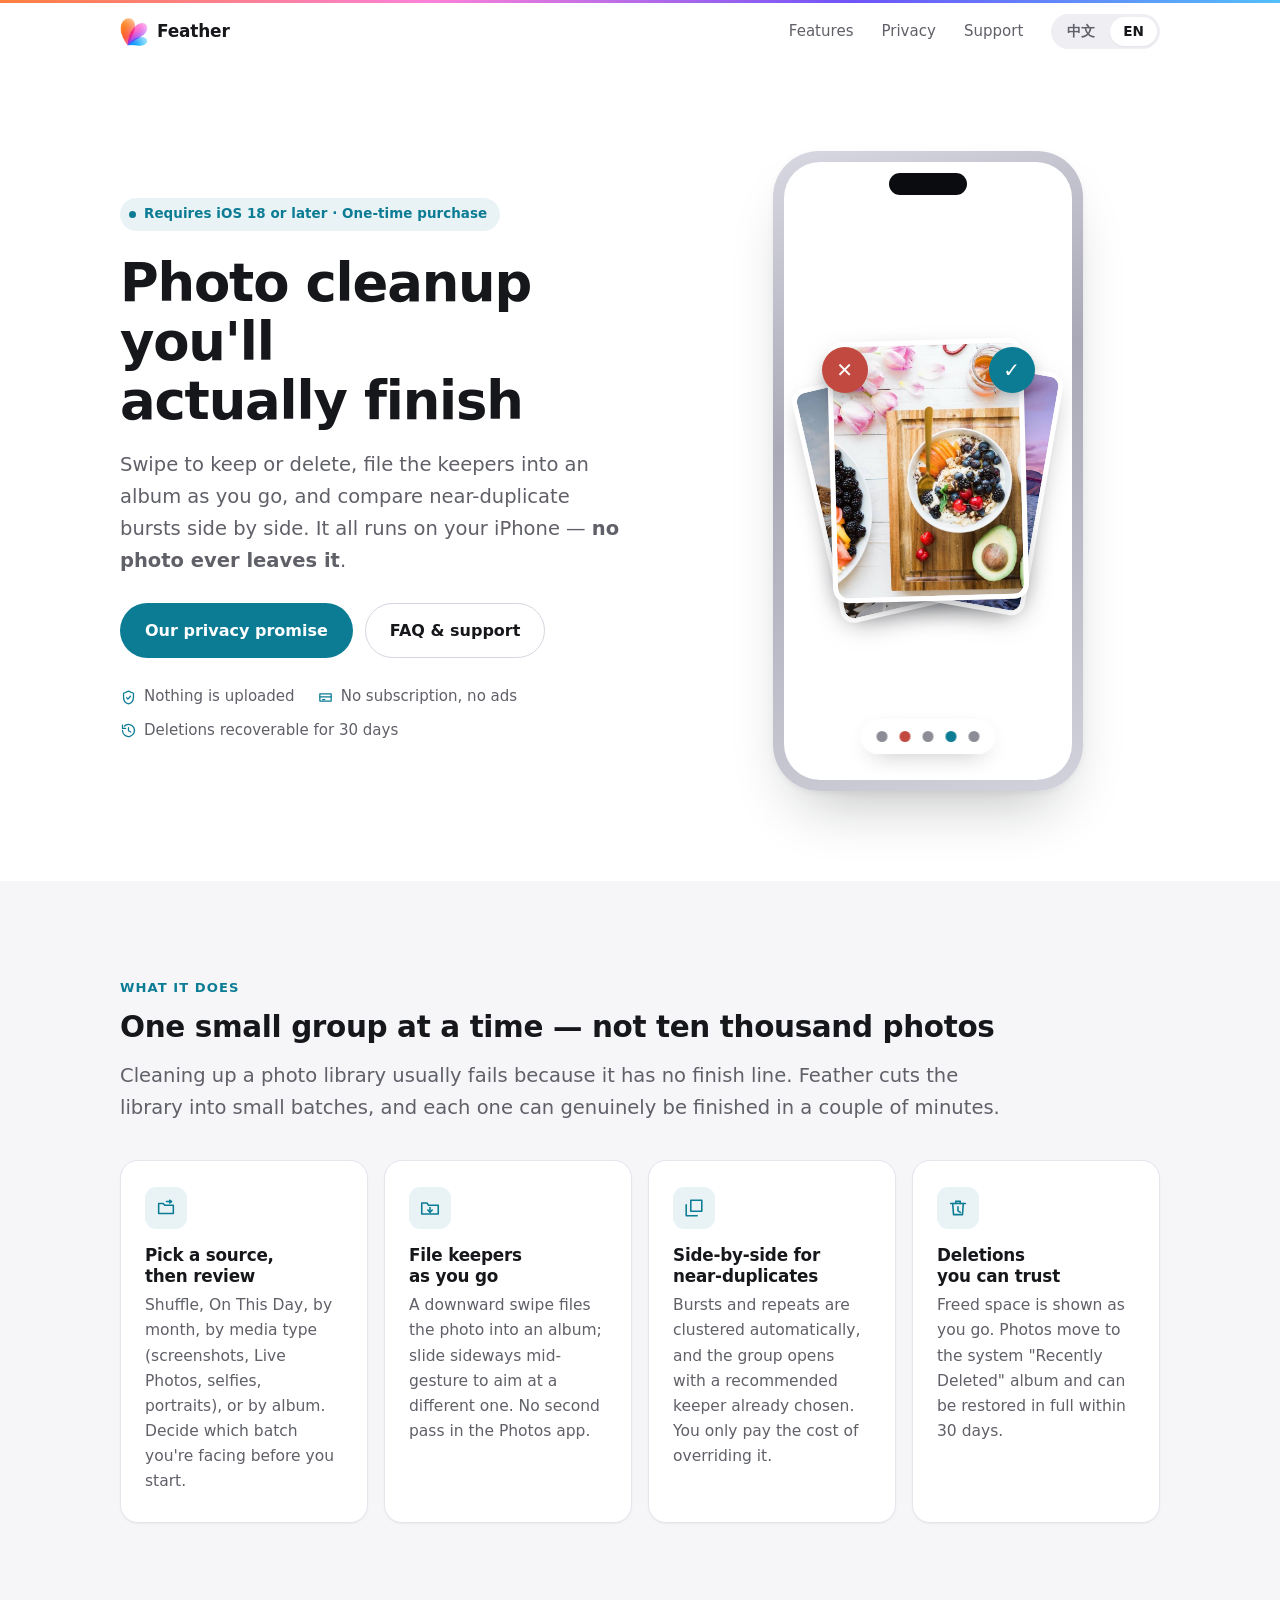
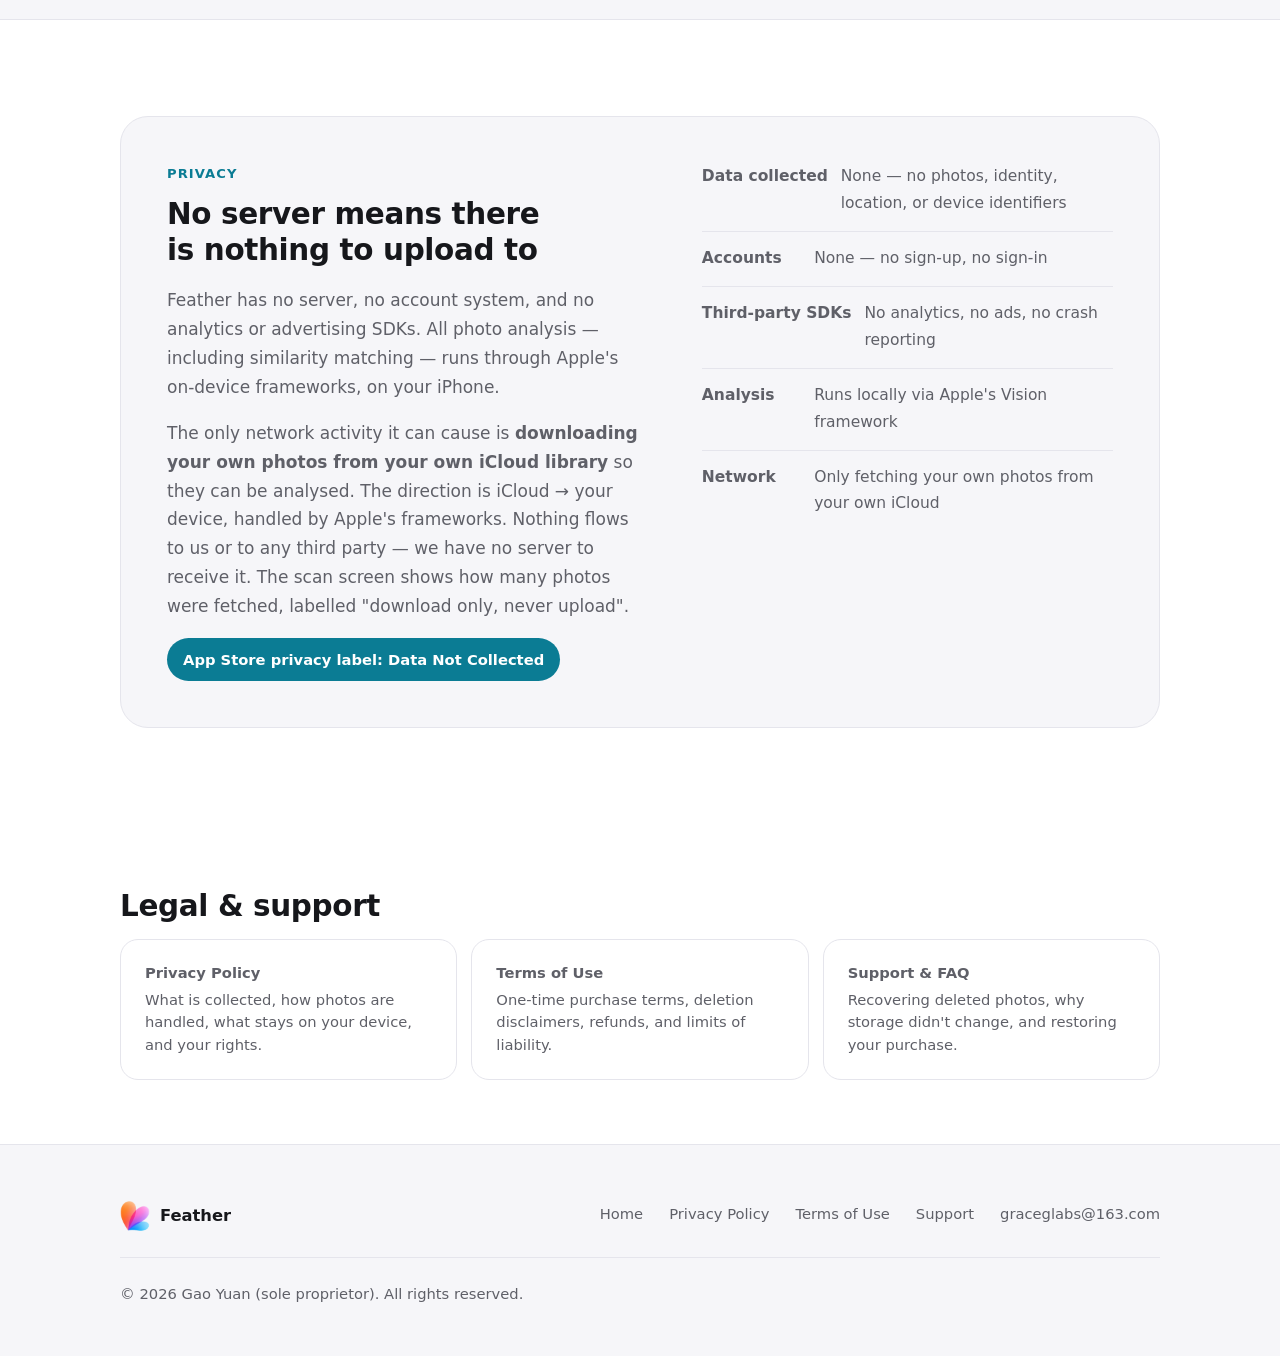
==== commit 38f16e7c: "同步 轻轻/Feather 站点" ====
--- a/feather/index.html
+++ b/feather/index.html
@@ -325,6 +325,7 @@
     <div class="footer__legal">
       <p class="muted" lang="zh">© <span class="js-year">2026</span> 高园（个体工商户「北京贝贝之星孕婴服装专营店」经营者）。保留所有权利。</p>
       <p class="muted" lang="en">© <span class="js-year">2026</span> Gao Yuan (sole proprietor). All rights reserved.</p>
+    <template data-icp-insertion-point></template>
     </div>
   </div>
 </footer>
--- a/feather/style.css
+++ b/feather/style.css
@@ -66,7 +66,7 @@
 html {
   -webkit-text-size-adjust: 100%;
   scroll-behavior: smooth;
-  scroll-padding-top: 88px;   
+  scroll-padding-top: 88px;
 }
 
 @media (prefers-reduced-motion: reduce) {
@@ -85,7 +85,7 @@
   font-family: -apple-system, BlinkMacSystemFont, "SF Pro Text", "Segoe UI",
                "PingFang SC", "Hiragino Sans GB", "Microsoft YaHei", system-ui,
                "Helvetica Neue", Arial, sans-serif;
-  font-size: 17px;          
+  font-size: 17px;
   line-height: 1.7;
   -webkit-font-smoothing: antialiased;
   text-rendering: optimizeLegibility;
@@ -127,7 +127,7 @@
   background: var(--surface-2);
 }
 
-hr { display: none; }   
+hr { display: none; }
 
 .skip {
   position: absolute;
@@ -181,7 +181,7 @@
   align-items: center;
   gap: 16px;
   min-height: 60px;
-  padding-top: 3px;   
+  padding-top: 3px;
 }
 
 .brand {
@@ -462,8 +462,8 @@
   position: absolute;
   inset: 0;
   border-radius: 15px;
-  border: 5px solid #fff;          
-  background: var(--surface-2);    
+  border: 5px solid #fff;
+  background: var(--surface-2);
   box-shadow: 0 10px 30px -12px rgba(16, 18, 26, 0.5);
   overflow: hidden;
 }
@@ -694,7 +694,7 @@
 }
 .meta dd {
   flex: 1 1 16em;
-  margin: 0;             
+  margin: 0;
   min-width: 0;
   color: var(--fg-2);
 }
